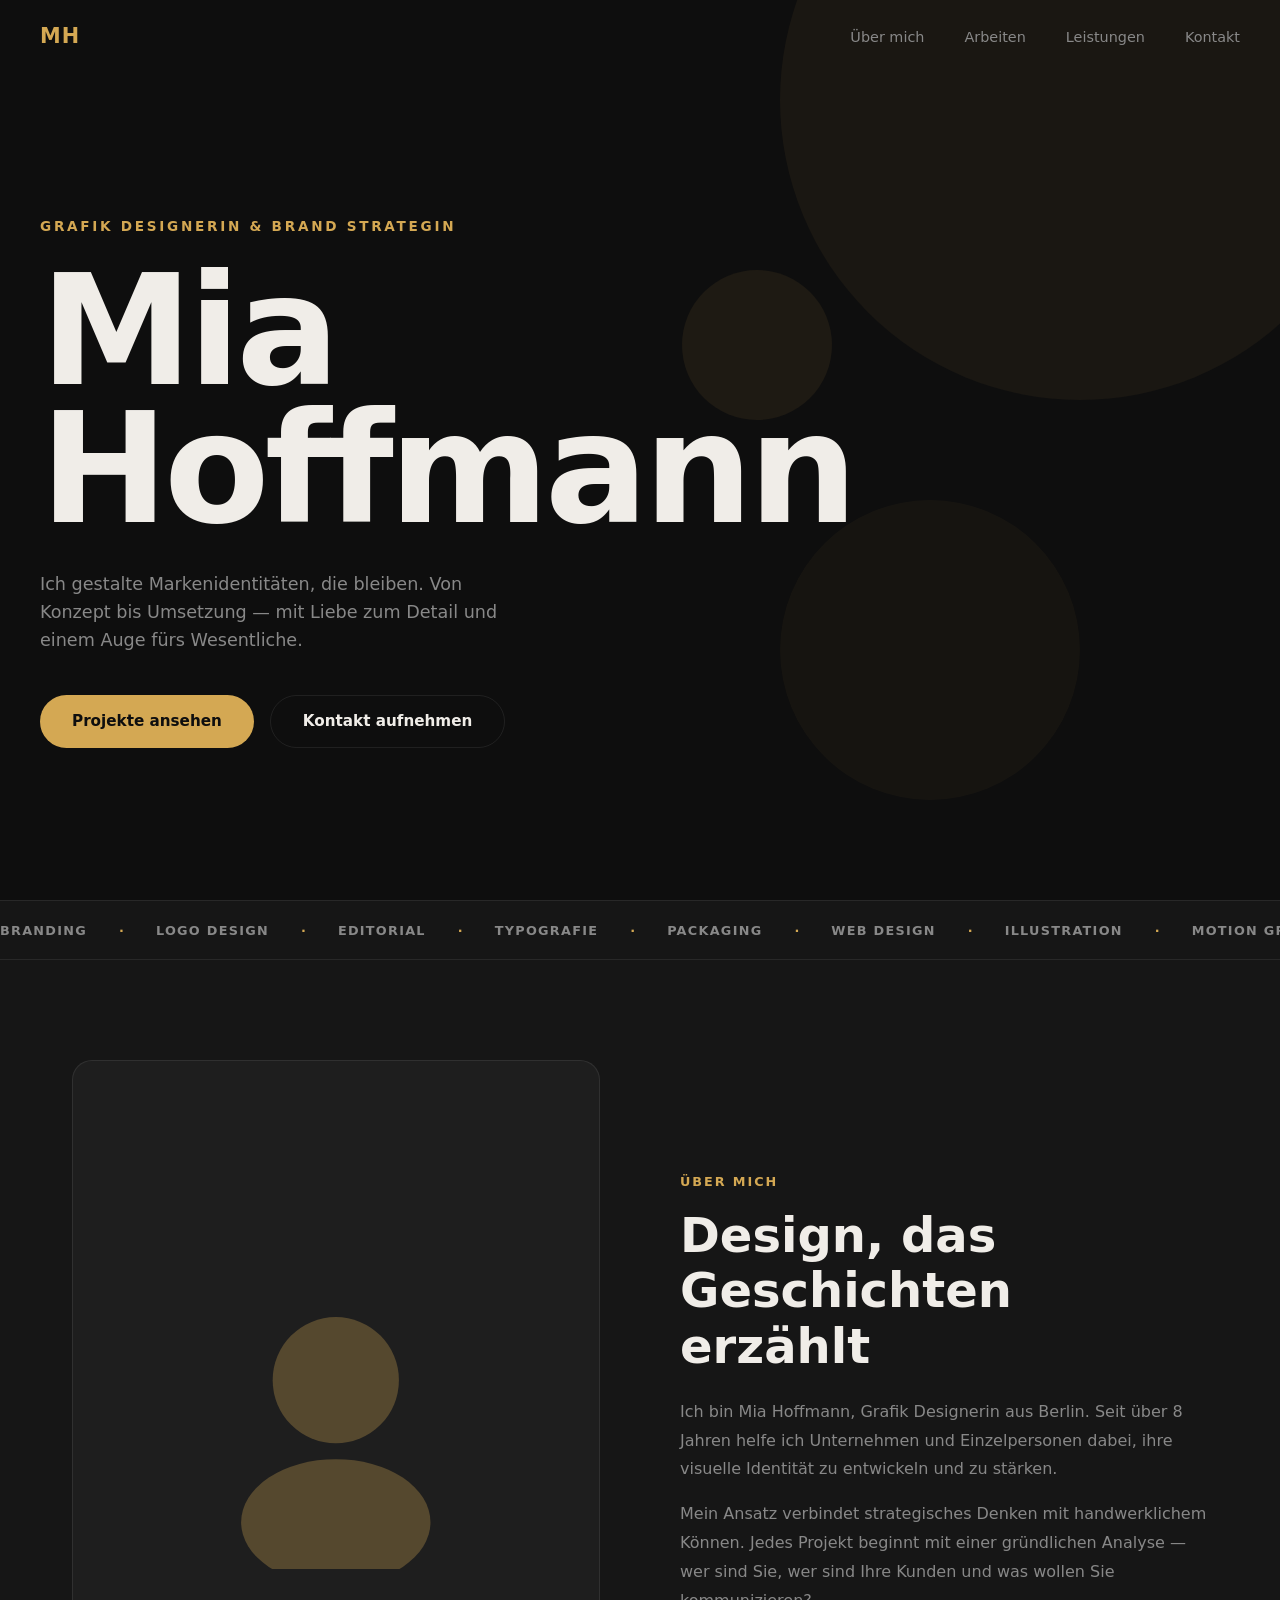
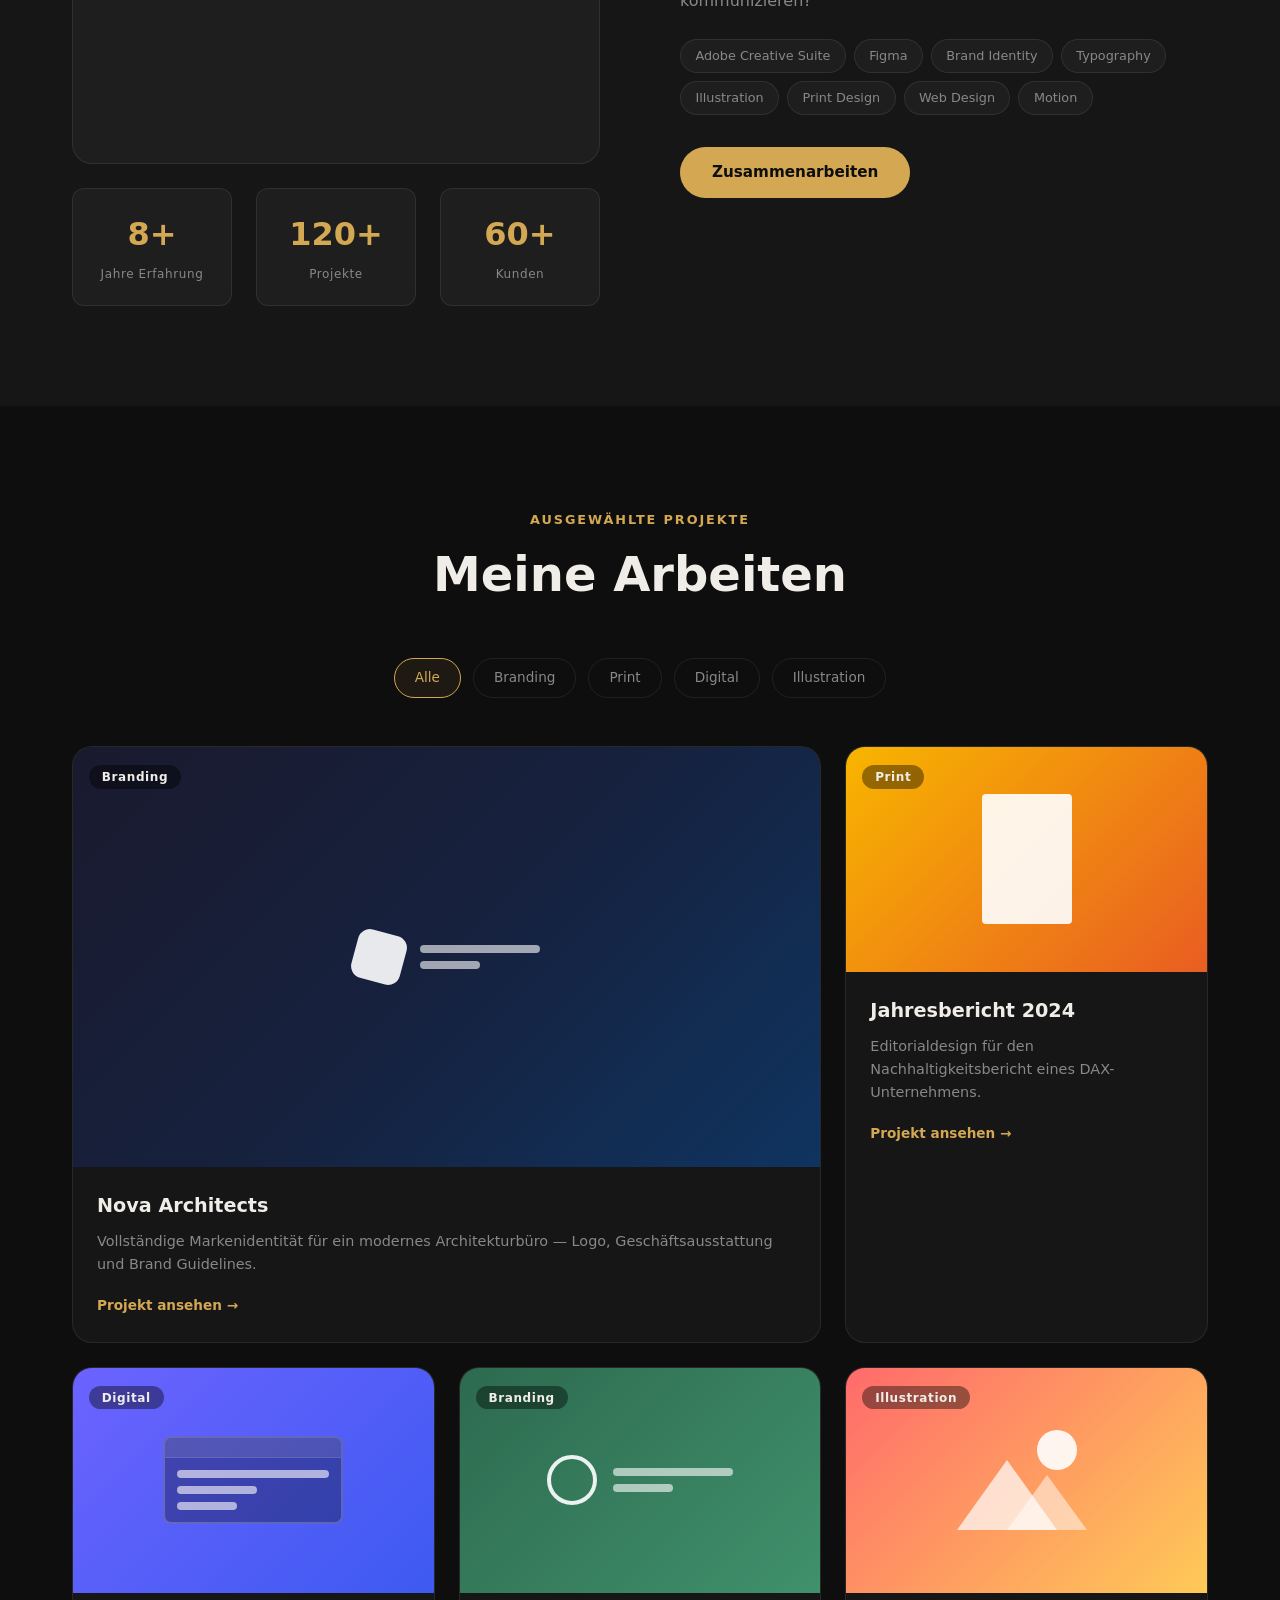
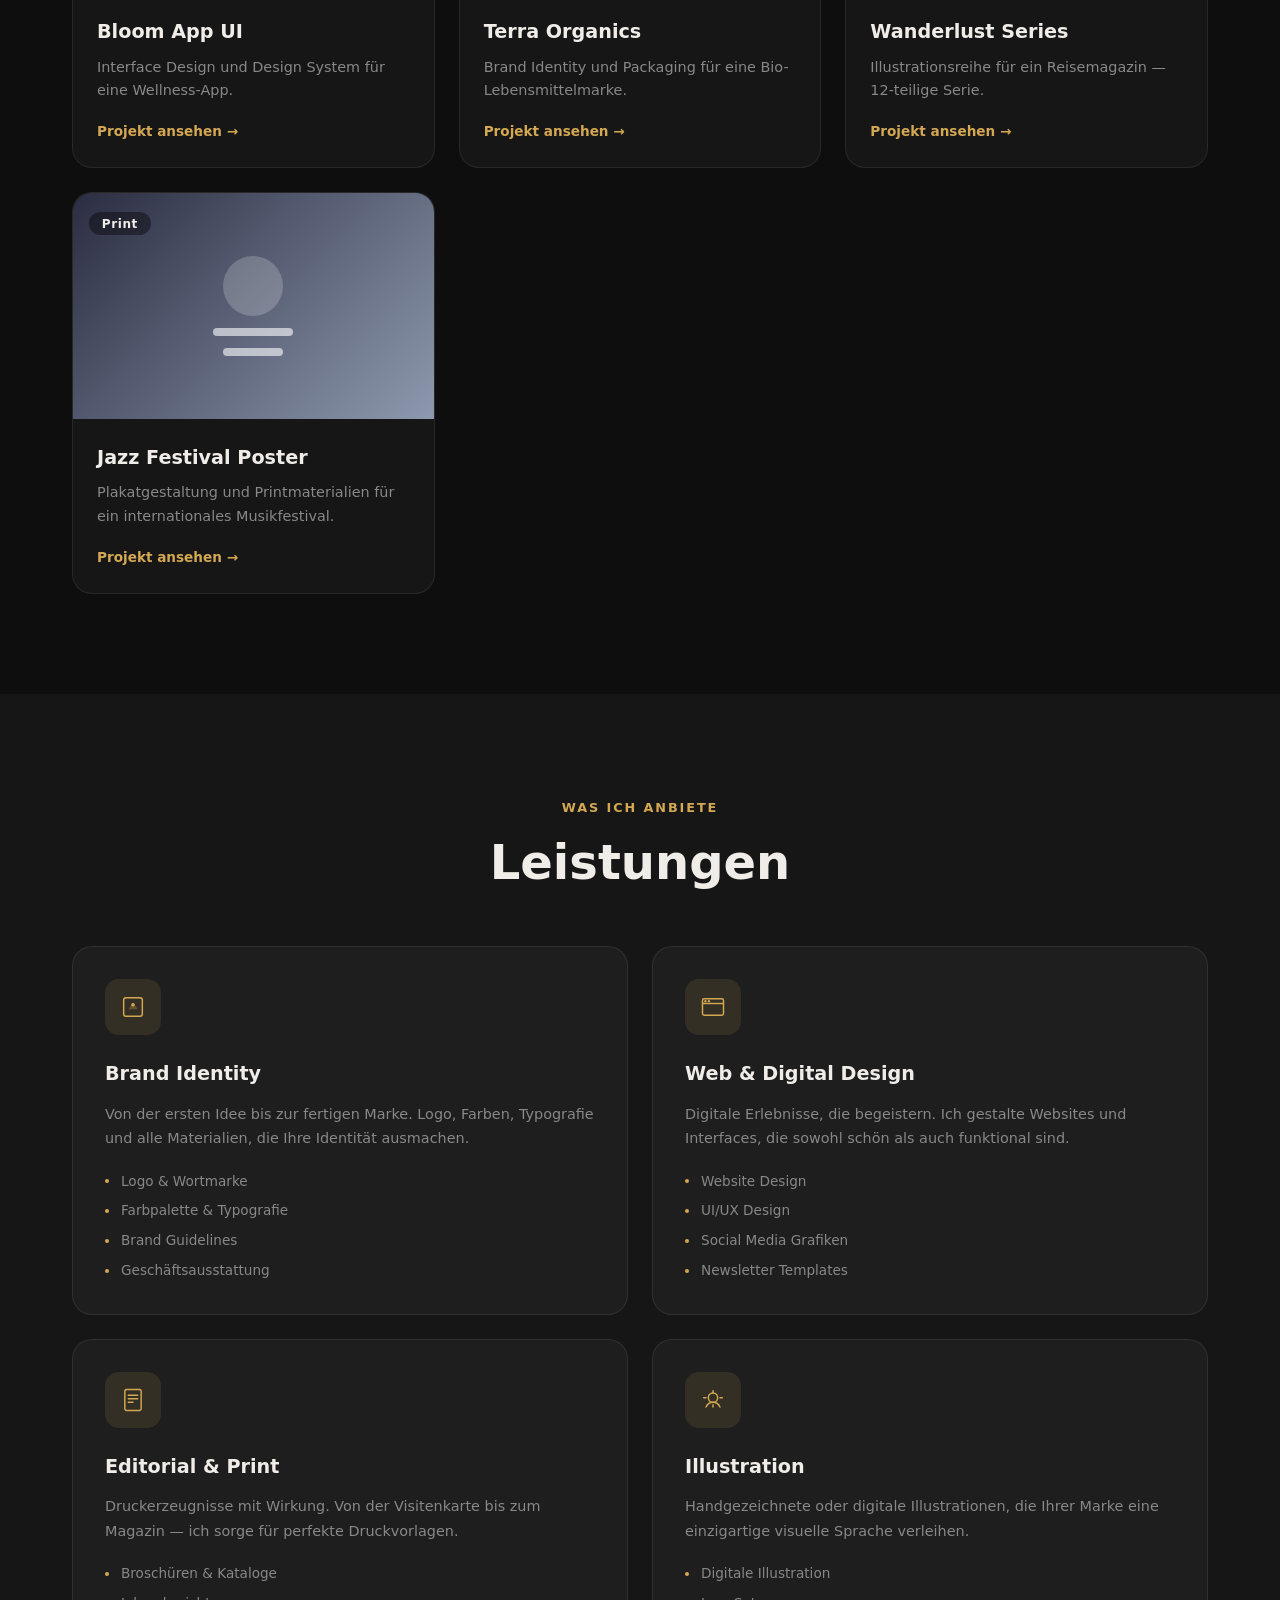
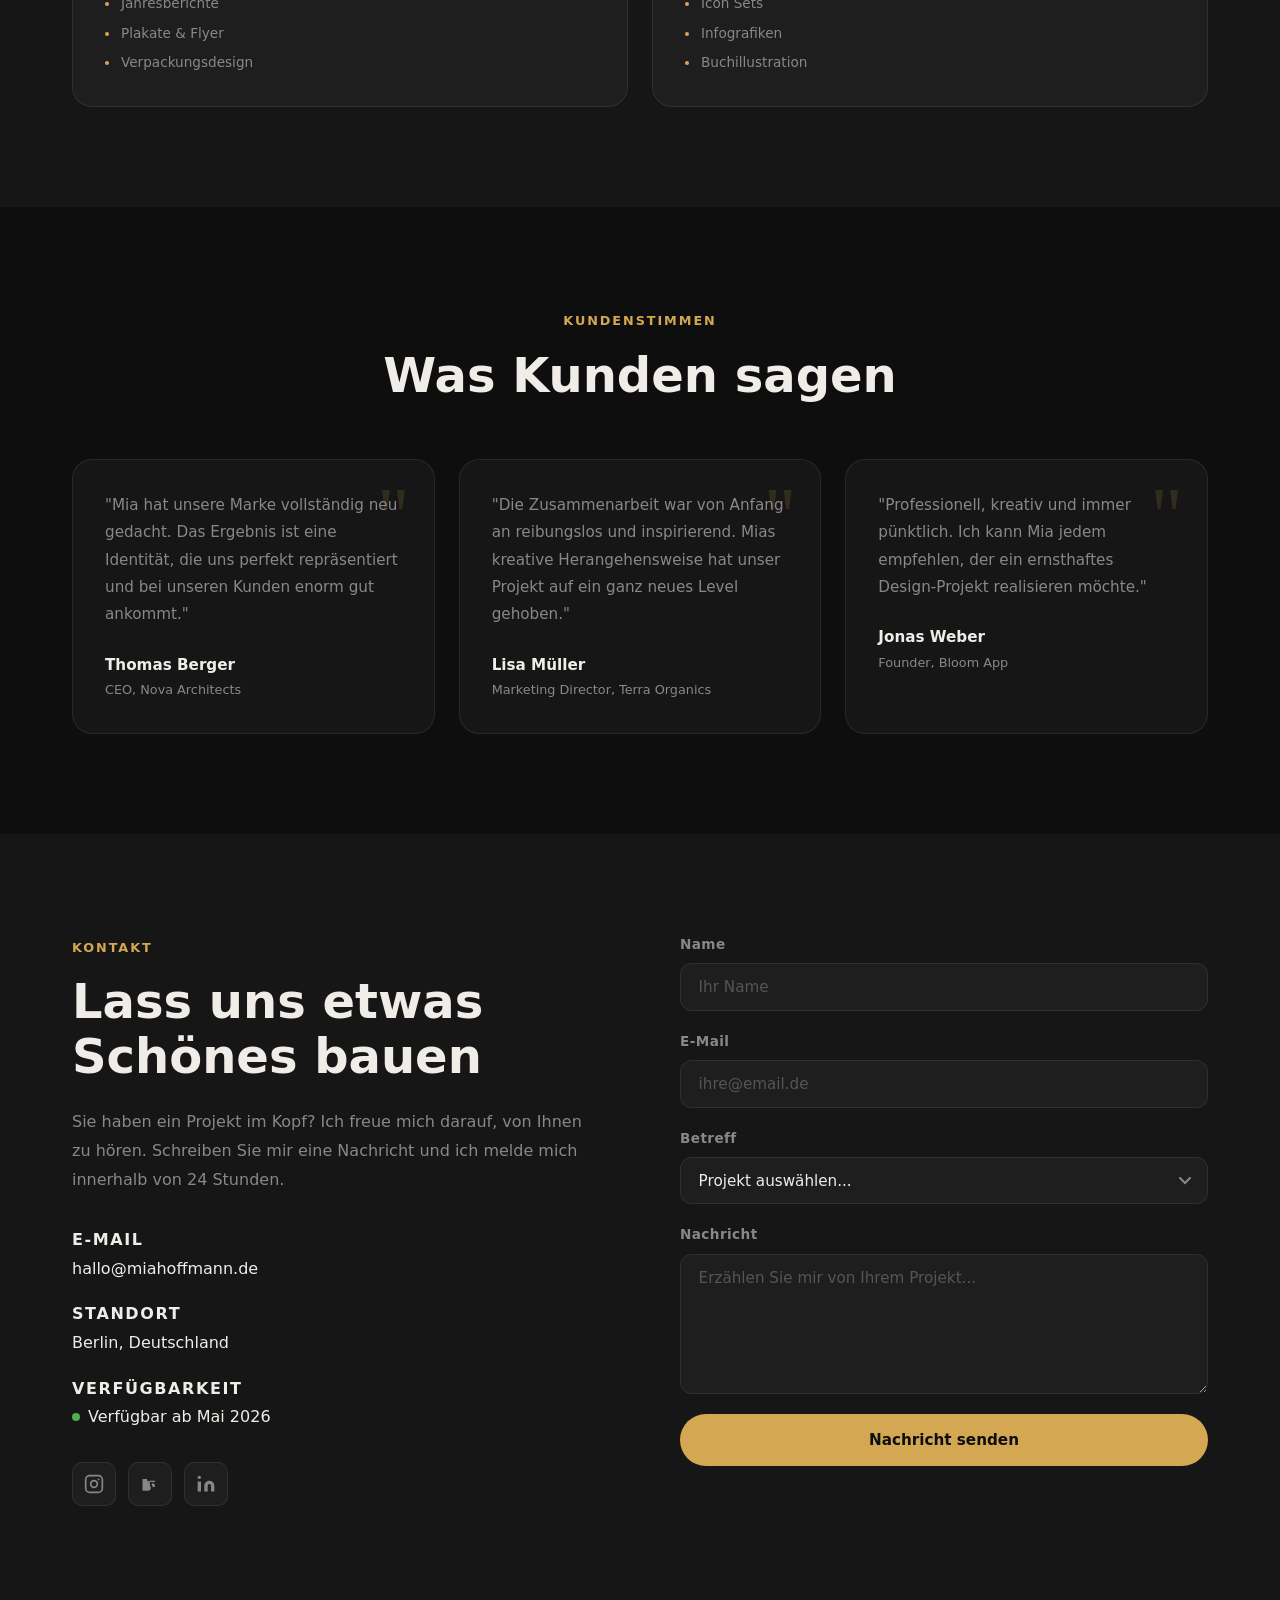
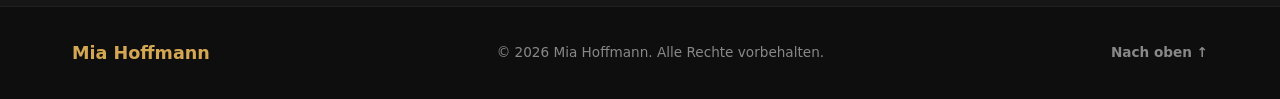
==== index.html @ 8f861c90 "Add graphic designer portfolio website Complete single-page portfolio for graphic designer Mia Hoffm" ====
<!DOCTYPE html>
<html lang="de">
<head>
  <meta charset="UTF-8" />
  <meta name="viewport" content="width=device-width, initial-scale=1.0" />
  <title>Mia Hoffmann — Grafik Design</title>
  <link rel="stylesheet" href="style.css" />
</head>
<body>

  <!-- Navigation -->
  <nav class="nav" id="nav">
    <a href="#" class="nav-logo">MH</a>
    <ul class="nav-links">
      <li><a href="#about">Über mich</a></li>
      <li><a href="#work">Arbeiten</a></li>
      <li><a href="#services">Leistungen</a></li>
      <li><a href="#contact">Kontakt</a></li>
    </ul>
    <button class="nav-toggle" id="navToggle" aria-label="Menü öffnen">
      <span></span><span></span><span></span>
    </button>
  </nav>

  <!-- Hero -->
  <section class="hero">
    <div class="hero-content">
      <p class="hero-sub">Grafik Designerin &amp; Brand Strategin</p>
      <h1 class="hero-title">Mia<br>Hoffmann</h1>
      <p class="hero-desc">Ich gestalte Markenidentitäten, die bleiben. Von Konzept bis Umsetzung — mit Liebe zum Detail und einem Auge fürs Wesentliche.</p>
      <div class="hero-actions">
        <a href="#work" class="btn btn-primary">Projekte ansehen</a>
        <a href="#contact" class="btn btn-secondary">Kontakt aufnehmen</a>
      </div>
    </div>
    <div class="hero-visual">
      <div class="hero-shape hero-shape--1"></div>
      <div class="hero-shape hero-shape--2"></div>
      <div class="hero-shape hero-shape--3"></div>
    </div>
  </section>

  <!-- Marquee -->
  <div class="marquee-wrapper">
    <div class="marquee">
      <span>Branding</span><span class="dot">·</span>
      <span>Logo Design</span><span class="dot">·</span>
      <span>Editorial</span><span class="dot">·</span>
      <span>Typografie</span><span class="dot">·</span>
      <span>Packaging</span><span class="dot">·</span>
      <span>Web Design</span><span class="dot">·</span>
      <span>Illustration</span><span class="dot">·</span>
      <span>Motion Graphics</span><span class="dot">·</span>
      <span>Branding</span><span class="dot">·</span>
      <span>Logo Design</span><span class="dot">·</span>
      <span>Editorial</span><span class="dot">·</span>
      <span>Typografie</span><span class="dot">·</span>
      <span>Packaging</span><span class="dot">·</span>
      <span>Web Design</span><span class="dot">·</span>
      <span>Illustration</span><span class="dot">·</span>
      <span>Motion Graphics</span><span class="dot">·</span>
    </div>
  </div>

  <!-- About -->
  <section class="about section" id="about">
    <div class="container">
      <div class="about-grid">
        <div class="about-image">
          <div class="about-img-placeholder">
            <div class="about-img-inner">
              <svg viewBox="0 0 200 200" fill="none" xmlns="http://www.w3.org/2000/svg">
                <circle cx="100" cy="80" r="40" fill="var(--accent)"/>
                <ellipse cx="100" cy="170" rx="60" ry="40" fill="var(--accent)"/>
              </svg>
            </div>
          </div>
          <div class="about-stats">
            <div class="stat">
              <span class="stat-num">8+</span>
              <span class="stat-label">Jahre Erfahrung</span>
            </div>
            <div class="stat">
              <span class="stat-num">120+</span>
              <span class="stat-label">Projekte</span>
            </div>
            <div class="stat">
              <span class="stat-num">60+</span>
              <span class="stat-label">Kunden</span>
            </div>
          </div>
        </div>
        <div class="about-text">
          <span class="section-label">Über mich</span>
          <h2 class="section-title">Design, das Geschichten erzählt</h2>
          <p>Ich bin Mia Hoffmann, Grafik Designerin aus Berlin. Seit über 8 Jahren helfe ich Unternehmen und Einzelpersonen dabei, ihre visuelle Identität zu entwickeln und zu stärken.</p>
          <p>Mein Ansatz verbindet strategisches Denken mit handwerklichem Können. Jedes Projekt beginnt mit einer gründlichen Analyse — wer sind Sie, wer sind Ihre Kunden und was wollen Sie kommunizieren?</p>
          <div class="skills">
            <span class="skill-tag">Adobe Creative Suite</span>
            <span class="skill-tag">Figma</span>
            <span class="skill-tag">Brand Identity</span>
            <span class="skill-tag">Typography</span>
            <span class="skill-tag">Illustration</span>
            <span class="skill-tag">Print Design</span>
            <span class="skill-tag">Web Design</span>
            <span class="skill-tag">Motion</span>
          </div>
          <a href="#contact" class="btn btn-primary">Zusammenarbeiten</a>
        </div>
      </div>
    </div>
  </section>

  <!-- Work -->
  <section class="work section" id="work">
    <div class="container">
      <div class="section-header">
        <span class="section-label">Ausgewählte Projekte</span>
        <h2 class="section-title">Meine Arbeiten</h2>
      </div>

      <div class="work-filters">
        <button class="filter-btn active" data-filter="all">Alle</button>
        <button class="filter-btn" data-filter="branding">Branding</button>
        <button class="filter-btn" data-filter="print">Print</button>
        <button class="filter-btn" data-filter="digital">Digital</button>
        <button class="filter-btn" data-filter="illustration">Illustration</button>
      </div>

      <div class="work-grid">
        <article class="work-card work-card--large" data-category="branding">
          <div class="work-card-img" style="background: linear-gradient(135deg, #1a1a2e 0%, #16213e 50%, #0f3460 100%);">
            <div class="work-card-overlay">
              <span class="work-card-tag">Branding</span>
            </div>
            <div class="work-card-mockup work-card-mockup--logo">
              <div class="mock-logo">
                <div class="mock-logo-icon"></div>
                <div class="mock-logo-text">
                  <div class="mock-bar mock-bar--lg"></div>
                  <div class="mock-bar mock-bar--sm"></div>
                </div>
              </div>
            </div>
          </div>
          <div class="work-card-info">
            <h3>Nova Architects</h3>
            <p>Vollständige Markenidentität für ein modernes Architekturbüro — Logo, Geschäftsausstattung und Brand Guidelines.</p>
            <a href="#" class="work-link">Projekt ansehen →</a>
          </div>
        </article>

        <article class="work-card" data-category="print">
          <div class="work-card-img" style="background: linear-gradient(135deg, #f8b500 0%, #e95d22 100%);">
            <div class="work-card-overlay">
              <span class="work-card-tag">Print</span>
            </div>
            <div class="work-card-mockup work-card-mockup--book">
              <div class="mock-book">
                <div class="mock-book-page"></div>
                <div class="mock-book-page mock-book-page--2"></div>
              </div>
            </div>
          </div>
          <div class="work-card-info">
            <h3>Jahresbericht 2024</h3>
            <p>Editorialdesign für den Nachhaltigkeitsbericht eines DAX-Unternehmens.</p>
            <a href="#" class="work-link">Projekt ansehen →</a>
          </div>
        </article>

        <article class="work-card" data-category="digital">
          <div class="work-card-img" style="background: linear-gradient(135deg, #6c63ff 0%, #3d5af1 100%);">
            <div class="work-card-overlay">
              <span class="work-card-tag">Digital</span>
            </div>
            <div class="work-card-mockup work-card-mockup--screen">
              <div class="mock-screen">
                <div class="mock-screen-bar"></div>
                <div class="mock-screen-content">
                  <div class="mock-bar mock-bar--full"></div>
                  <div class="mock-bar mock-bar--med"></div>
                  <div class="mock-bar mock-bar--sm"></div>
                </div>
              </div>
            </div>
          </div>
          <div class="work-card-info">
            <h3>Bloom App UI</h3>
            <p>Interface Design und Design System für eine Wellness-App.</p>
            <a href="#" class="work-link">Projekt ansehen →</a>
          </div>
        </article>

        <article class="work-card" data-category="branding">
          <div class="work-card-img" style="background: linear-gradient(135deg, #2d6a4f 0%, #40916c 100%);">
            <div class="work-card-overlay">
              <span class="work-card-tag">Branding</span>
            </div>
            <div class="work-card-mockup work-card-mockup--logo">
              <div class="mock-logo mock-logo--alt">
                <div class="mock-logo-circle"></div>
                <div class="mock-logo-text">
                  <div class="mock-bar mock-bar--lg"></div>
                  <div class="mock-bar mock-bar--sm"></div>
                </div>
              </div>
            </div>
          </div>
          <div class="work-card-info">
            <h3>Terra Organics</h3>
            <p>Brand Identity und Packaging für eine Bio-Lebensmittelmarke.</p>
            <a href="#" class="work-link">Projekt ansehen →</a>
          </div>
        </article>

        <article class="work-card" data-category="illustration">
          <div class="work-card-img" style="background: linear-gradient(135deg, #ff6b6b 0%, #feca57 100%);">
            <div class="work-card-overlay">
              <span class="work-card-tag">Illustration</span>
            </div>
            <div class="work-card-mockup work-card-mockup--illo">
              <div class="mock-illo">
                <div class="mock-illo-sun"></div>
                <div class="mock-illo-mountain mock-illo-mountain--1"></div>
                <div class="mock-illo-mountain mock-illo-mountain--2"></div>
              </div>
            </div>
          </div>
          <div class="work-card-info">
            <h3>Wanderlust Series</h3>
            <p>Illustrationsreihe für ein Reisemagazin — 12-teilige Serie.</p>
            <a href="#" class="work-link">Projekt ansehen →</a>
          </div>
        </article>

        <article class="work-card" data-category="print">
          <div class="work-card-img" style="background: linear-gradient(135deg, #2b2d42 0%, #8d99ae 100%);">
            <div class="work-card-overlay">
              <span class="work-card-tag">Print</span>
            </div>
            <div class="work-card-mockup work-card-mockup--poster">
              <div class="mock-poster">
                <div class="mock-poster-head"></div>
                <div class="mock-bar mock-bar--med"></div>
                <div class="mock-bar mock-bar--sm"></div>
              </div>
            </div>
          </div>
          <div class="work-card-info">
            <h3>Jazz Festival Poster</h3>
            <p>Plakatgestaltung und Printmaterialien für ein internationales Musikfestival.</p>
            <a href="#" class="work-link">Projekt ansehen →</a>
          </div>
        </article>
      </div>
    </div>
  </section>

  <!-- Services -->
  <section class="services section" id="services">
    <div class="container">
      <div class="section-header">
        <span class="section-label">Was ich anbiete</span>
        <h2 class="section-title">Leistungen</h2>
      </div>
      <div class="services-grid">
        <div class="service-card">
          <div class="service-icon">
            <svg viewBox="0 0 48 48" fill="none" xmlns="http://www.w3.org/2000/svg">
              <rect x="8" y="8" width="32" height="32" rx="4" stroke="currentColor" stroke-width="2.5"/>
              <path d="M24 16L32 28H16L24 16Z" fill="currentColor" opacity="0.3"/>
              <circle cx="24" cy="20" r="3" fill="currentColor"/>
            </svg>
          </div>
          <h3>Brand Identity</h3>
          <p>Von der ersten Idee bis zur fertigen Marke. Logo, Farben, Typografie und alle Materialien, die Ihre Identität ausmachen.</p>
          <ul class="service-list">
            <li>Logo &amp; Wortmarke</li>
            <li>Farbpalette &amp; Typografie</li>
            <li>Brand Guidelines</li>
            <li>Geschäftsausstattung</li>
          </ul>
        </div>
        <div class="service-card">
          <div class="service-icon">
            <svg viewBox="0 0 48 48" fill="none" xmlns="http://www.w3.org/2000/svg">
              <rect x="6" y="10" width="36" height="28" rx="3" stroke="currentColor" stroke-width="2.5"/>
              <path d="M6 18H42" stroke="currentColor" stroke-width="2.5"/>
              <circle cx="11" cy="14" r="2" fill="currentColor"/>
              <circle cx="17" cy="14" r="2" fill="currentColor"/>
            </svg>
          </div>
          <h3>Web &amp; Digital Design</h3>
          <p>Digitale Erlebnisse, die begeistern. Ich gestalte Websites und Interfaces, die sowohl schön als auch funktional sind.</p>
          <ul class="service-list">
            <li>Website Design</li>
            <li>UI/UX Design</li>
            <li>Social Media Grafiken</li>
            <li>Newsletter Templates</li>
          </ul>
        </div>
        <div class="service-card">
          <div class="service-icon">
            <svg viewBox="0 0 48 48" fill="none" xmlns="http://www.w3.org/2000/svg">
              <rect x="10" y="6" width="28" height="36" rx="3" stroke="currentColor" stroke-width="2.5"/>
              <path d="M16 16H32M16 22H32M16 28H24" stroke="currentColor" stroke-width="2.5" stroke-linecap="round"/>
            </svg>
          </div>
          <h3>Editorial &amp; Print</h3>
          <p>Druckerzeugnisse mit Wirkung. Von der Visitenkarte bis zum Magazin — ich sorge für perfekte Druckvorlagen.</p>
          <ul class="service-list">
            <li>Broschüren &amp; Kataloge</li>
            <li>Jahresberichte</li>
            <li>Plakate &amp; Flyer</li>
            <li>Verpackungsdesign</li>
          </ul>
        </div>
        <div class="service-card">
          <div class="service-icon">
            <svg viewBox="0 0 48 48" fill="none" xmlns="http://www.w3.org/2000/svg">
              <path d="M12 36C12 36 16 28 24 28C32 28 36 36 36 36" stroke="currentColor" stroke-width="2.5" stroke-linecap="round"/>
              <circle cx="24" cy="20" r="8" stroke="currentColor" stroke-width="2.5"/>
              <path d="M24 12V8M24 32V36M12 20H8M40 20H36" stroke="currentColor" stroke-width="2.5" stroke-linecap="round"/>
            </svg>
          </div>
          <h3>Illustration</h3>
          <p>Handgezeichnete oder digitale Illustrationen, die Ihrer Marke eine einzigartige visuelle Sprache verleihen.</p>
          <ul class="service-list">
            <li>Digitale Illustration</li>
            <li>Icon Sets</li>
            <li>Infografiken</li>
            <li>Buchillustration</li>
          </ul>
        </div>
      </div>
    </div>
  </section>

  <!-- Testimonials -->
  <section class="testimonials section">
    <div class="container">
      <div class="section-header">
        <span class="section-label">Kundenstimmen</span>
        <h2 class="section-title">Was Kunden sagen</h2>
      </div>
      <div class="testimonials-grid">
        <blockquote class="testimonial">
          <p>"Mia hat unsere Marke vollständig neu gedacht. Das Ergebnis ist eine Identität, die uns perfekt repräsentiert und bei unseren Kunden enorm gut ankommt."</p>
          <cite>
            <strong>Thomas Berger</strong>
            <span>CEO, Nova Architects</span>
          </cite>
        </blockquote>
        <blockquote class="testimonial">
          <p>"Die Zusammenarbeit war von Anfang an reibungslos und inspirierend. Mias kreative Herangehensweise hat unser Projekt auf ein ganz neues Level gehoben."</p>
          <cite>
            <strong>Lisa Müller</strong>
            <span>Marketing Director, Terra Organics</span>
          </cite>
        </blockquote>
        <blockquote class="testimonial">
          <p>"Professionell, kreativ und immer pünktlich. Ich kann Mia jedem empfehlen, der ein ernsthaftes Design-Projekt realisieren möchte."</p>
          <cite>
            <strong>Jonas Weber</strong>
            <span>Founder, Bloom App</span>
          </cite>
        </blockquote>
      </div>
    </div>
  </section>

  <!-- Contact -->
  <section class="contact section" id="contact">
    <div class="container">
      <div class="contact-grid">
        <div class="contact-info">
          <span class="section-label">Kontakt</span>
          <h2 class="section-title">Lass uns etwas<br>Schönes bauen</h2>
          <p>Sie haben ein Projekt im Kopf? Ich freue mich darauf, von Ihnen zu hören. Schreiben Sie mir eine Nachricht und ich melde mich innerhalb von 24 Stunden.</p>
          <div class="contact-details">
            <div class="contact-detail">
              <span class="contact-detail-label">E-Mail</span>
              <a href="mailto:hallo@miahoffmann.de">hallo@miahoffmann.de</a>
            </div>
            <div class="contact-detail">
              <span class="contact-detail-label">Standort</span>
              <span>Berlin, Deutschland</span>
            </div>
            <div class="contact-detail">
              <span class="contact-detail-label">Verfügbarkeit</span>
              <span class="availability">Verfügbar ab Mai 2026</span>
            </div>
          </div>
          <div class="social-links">
            <a href="#" class="social-link" aria-label="Instagram">
              <svg viewBox="0 0 24 24" fill="none" stroke="currentColor" stroke-width="2" xmlns="http://www.w3.org/2000/svg">
                <rect x="2" y="2" width="20" height="20" rx="5"/>
                <circle cx="12" cy="12" r="4"/>
                <circle cx="17.5" cy="6.5" r="1" fill="currentColor" stroke="none"/>
              </svg>
            </a>
            <a href="#" class="social-link" aria-label="Behance">
              <svg viewBox="0 0 24 24" fill="currentColor" xmlns="http://www.w3.org/2000/svg">
                <path d="M9.5 8H5v2.5h4.5a1.25 1.25 0 0 0 0-2.5zm.5 4H5V15h5a1.5 1.5 0 0 0 0-3zm4.5-1a3.5 3.5 0 0 1 3.5 3.5H15a1.5 1.5 0 0 0 3 0h-3.5A3.5 3.5 0 0 1 14.5 11zM8.5 6H3v14h6.5A3.5 3.5 0 0 0 13 16.5a3 3 0 0 0-1.2-2.4A2.5 2.5 0 0 0 12 12a3 3 0 0 0-3.5-3zM18 8h-7v1.5h7V8z"/>
              </svg>
            </a>
            <a href="#" class="social-link" aria-label="LinkedIn">
              <svg viewBox="0 0 24 24" fill="currentColor" xmlns="http://www.w3.org/2000/svg">
                <path d="M16 8a6 6 0 0 1 6 6v7h-4v-7a2 2 0 0 0-2-2 2 2 0 0 0-2 2v7h-4v-7a6 6 0 0 1 6-6zM2 9h4v12H2z"/>
                <circle cx="4" cy="4" r="2"/>
              </svg>
            </a>
          </div>
        </div>
        <form class="contact-form" id="contactForm">
          <div class="form-group">
            <label for="name">Name</label>
            <input type="text" id="name" name="name" placeholder="Ihr Name" required />
          </div>
          <div class="form-group">
            <label for="email">E-Mail</label>
            <input type="email" id="email" name="email" placeholder="ihre@email.de" required />
          </div>
          <div class="form-group">
            <label for="subject">Betreff</label>
            <select id="subject" name="subject">
              <option value="">Projekt auswählen...</option>
              <option value="branding">Brand Identity</option>
              <option value="web">Web &amp; Digital</option>
              <option value="print">Editorial &amp; Print</option>
              <option value="illustration">Illustration</option>
              <option value="other">Sonstiges</option>
            </select>
          </div>
          <div class="form-group">
            <label for="message">Nachricht</label>
            <textarea id="message" name="message" rows="5" placeholder="Erzählen Sie mir von Ihrem Projekt..." required></textarea>
          </div>
          <button type="submit" class="btn btn-primary btn-full">Nachricht senden</button>
        </form>
      </div>
    </div>
  </section>

  <!-- Footer -->
  <footer class="footer">
    <div class="container">
      <div class="footer-content">
        <span class="footer-logo">Mia Hoffmann</span>
        <p class="footer-copy">&copy; 2026 Mia Hoffmann. Alle Rechte vorbehalten.</p>
        <a href="#" class="footer-back-top" id="backTop">Nach oben ↑</a>
      </div>
    </div>
  </footer>

  <script src="script.js"></script>
</body>
</html>
---- style.css ----
/* ============================================
   RESET & VARIABLES
   ============================================ */
*, *::before, *::after {
  box-sizing: border-box;
  margin: 0;
  padding: 0;
}

:root {
  --bg: #0e0e0e;
  --bg-2: #161616;
  --bg-3: #1e1e1e;
  --text: #f0ede8;
  --text-muted: #888;
  --accent: #d4a853;
  --accent-light: #e8c47a;
  --border: rgba(255,255,255,0.08);
  --radius: 12px;
  --radius-lg: 20px;
  --transition: 0.3s cubic-bezier(0.4, 0, 0.2, 1);
  --font-sans: 'Segoe UI', system-ui, -apple-system, sans-serif;
  --max-width: 1200px;
}

html {
  scroll-behavior: smooth;
}

body {
  font-family: var(--font-sans);
  background-color: var(--bg);
  color: var(--text);
  line-height: 1.6;
  overflow-x: hidden;
}

img { max-width: 100%; display: block; }
a { text-decoration: none; color: inherit; }
ul { list-style: none; }
button { cursor: pointer; border: none; background: none; font: inherit; }

/* ============================================
   UTILITIES
   ============================================ */
.container {
  max-width: var(--max-width);
  margin: 0 auto;
  padding: 0 2rem;
}

.section {
  padding: 100px 0;
}

.section-label {
  display: inline-block;
  font-size: 0.8rem;
  font-weight: 600;
  letter-spacing: 0.15em;
  text-transform: uppercase;
  color: var(--accent);
  margin-bottom: 1rem;
}

.section-title {
  font-size: clamp(2rem, 4vw, 3rem);
  font-weight: 700;
  line-height: 1.15;
  margin-bottom: 1.5rem;
}

.section-header {
  text-align: center;
  margin-bottom: 3.5rem;
}

/* ============================================
   BUTTONS
   ============================================ */
.btn {
  display: inline-flex;
  align-items: center;
  gap: 0.5rem;
  padding: 0.85rem 2rem;
  border-radius: 100px;
  font-size: 0.95rem;
  font-weight: 600;
  transition: var(--transition);
}

.btn-primary {
  background: var(--accent);
  color: #0e0e0e;
}

.btn-primary:hover {
  background: var(--accent-light);
  transform: translateY(-2px);
  box-shadow: 0 8px 30px rgba(212, 168, 83, 0.35);
}

.btn-secondary {
  border: 1.5px solid var(--border);
  color: var(--text);
}

.btn-secondary:hover {
  border-color: var(--accent);
  color: var(--accent);
  transform: translateY(-2px);
}

.btn-full {
  width: 100%;
  justify-content: center;
}

/* ============================================
   NAVIGATION
   ============================================ */
.nav {
  position: fixed;
  top: 0;
  left: 0;
  right: 0;
  z-index: 100;
  display: flex;
  align-items: center;
  justify-content: space-between;
  padding: 1.25rem 2.5rem;
  transition: var(--transition);
}

.nav.scrolled {
  background: rgba(14,14,14,0.9);
  backdrop-filter: blur(20px);
  -webkit-backdrop-filter: blur(20px);
  border-bottom: 1px solid var(--border);
  padding: 1rem 2.5rem;
}

.nav-logo {
  font-size: 1.3rem;
  font-weight: 800;
  letter-spacing: 0.05em;
  color: var(--accent);
}

.nav-links {
  display: flex;
  gap: 2.5rem;
}

.nav-links a {
  font-size: 0.9rem;
  font-weight: 500;
  color: var(--text-muted);
  transition: color var(--transition);
}

.nav-links a:hover {
  color: var(--text);
}

.nav-toggle {
  display: none;
  flex-direction: column;
  gap: 5px;
  padding: 4px;
}

.nav-toggle span {
  display: block;
  width: 24px;
  height: 2px;
  background: var(--text);
  border-radius: 2px;
  transition: var(--transition);
}

/* ============================================
   HERO
   ============================================ */
.hero {
  min-height: 100vh;
  display: flex;
  align-items: center;
  position: relative;
  overflow: hidden;
  padding: 8rem 2rem 4rem;
}

.hero-content {
  position: relative;
  z-index: 2;
  max-width: var(--max-width);
  margin: 0 auto;
  width: 100%;
}

.hero-sub {
  font-size: 0.85rem;
  font-weight: 600;
  letter-spacing: 0.2em;
  text-transform: uppercase;
  color: var(--accent);
  margin-bottom: 1.5rem;
  opacity: 0;
  animation: fadeUp 0.8s 0.2s forwards;
}

.hero-title {
  font-size: clamp(4rem, 12vw, 10rem);
  font-weight: 900;
  line-height: 0.9;
  letter-spacing: -0.03em;
  margin-bottom: 2rem;
  opacity: 0;
  animation: fadeUp 0.8s 0.4s forwards;
}

.hero-desc {
  max-width: 480px;
  font-size: 1.1rem;
  color: var(--text-muted);
  margin-bottom: 2.5rem;
  opacity: 0;
  animation: fadeUp 0.8s 0.6s forwards;
}

.hero-actions {
  display: flex;
  gap: 1rem;
  flex-wrap: wrap;
  opacity: 0;
  animation: fadeUp 0.8s 0.8s forwards;
}

/* Hero shapes */
.hero-visual {
  position: absolute;
  inset: 0;
  pointer-events: none;
}

.hero-shape {
  position: absolute;
  border-radius: 50%;
  opacity: 0.06;
}

.hero-shape--1 {
  width: 600px;
  height: 600px;
  background: var(--accent);
  top: -200px;
  right: -100px;
  animation: float 8s ease-in-out infinite;
}

.hero-shape--2 {
  width: 300px;
  height: 300px;
  background: var(--accent);
  bottom: 100px;
  right: 200px;
  opacity: 0.04;
  animation: float 6s ease-in-out infinite 1s;
}

.hero-shape--3 {
  width: 150px;
  height: 150px;
  background: var(--accent);
  top: 30%;
  right: 35%;
  opacity: 0.08;
  animation: float 10s ease-in-out infinite 2s;
}

/* ============================================
   MARQUEE
   ============================================ */
.marquee-wrapper {
  overflow: hidden;
  background: var(--bg-2);
  border-top: 1px solid var(--border);
  border-bottom: 1px solid var(--border);
  padding: 1rem 0;
}

.marquee {
  display: inline-flex;
  gap: 2rem;
  animation: marquee 30s linear infinite;
  white-space: nowrap;
}

.marquee span {
  font-size: 0.8rem;
  font-weight: 600;
  letter-spacing: 0.1em;
  text-transform: uppercase;
  color: var(--text-muted);
}

.marquee .dot {
  color: var(--accent);
  font-weight: 800;
  letter-spacing: 0;
}

/* ============================================
   ABOUT
   ============================================ */
.about {
  background: var(--bg-2);
}

.about-grid {
  display: grid;
  grid-template-columns: 1fr 1fr;
  gap: 5rem;
  align-items: center;
}

.about-img-placeholder {
  aspect-ratio: 3/4;
  background: var(--bg-3);
  border-radius: var(--radius-lg);
  overflow: hidden;
  position: relative;
  border: 1px solid var(--border);
}

.about-img-inner {
  width: 100%;
  height: 100%;
  display: flex;
  align-items: center;
  justify-content: center;
}

.about-img-inner svg {
  width: 60%;
  opacity: 0.3;
}

.about-stats {
  display: flex;
  gap: 1.5rem;
  margin-top: 1.5rem;
}

.stat {
  flex: 1;
  background: var(--bg-3);
  border: 1px solid var(--border);
  border-radius: var(--radius);
  padding: 1.25rem;
  text-align: center;
}

.stat-num {
  display: block;
  font-size: 2rem;
  font-weight: 800;
  color: var(--accent);
}

.stat-label {
  font-size: 0.75rem;
  color: var(--text-muted);
  letter-spacing: 0.05em;
}

.about-text p {
  color: var(--text-muted);
  margin-bottom: 1rem;
  line-height: 1.8;
}

.skills {
  display: flex;
  flex-wrap: wrap;
  gap: 0.5rem;
  margin: 1.5rem 0 2rem;
}

.skill-tag {
  padding: 0.35rem 0.9rem;
  background: var(--bg-3);
  border: 1px solid var(--border);
  border-radius: 100px;
  font-size: 0.8rem;
  color: var(--text-muted);
  transition: var(--transition);
}

.skill-tag:hover {
  border-color: var(--accent);
  color: var(--accent);
}

/* ============================================
   WORK
   ============================================ */
.work-filters {
  display: flex;
  gap: 0.75rem;
  justify-content: center;
  margin-bottom: 3rem;
  flex-wrap: wrap;
}

.filter-btn {
  padding: 0.5rem 1.25rem;
  border-radius: 100px;
  font-size: 0.85rem;
  font-weight: 500;
  color: var(--text-muted);
  border: 1.5px solid var(--border);
  transition: var(--transition);
}

.filter-btn:hover,
.filter-btn.active {
  color: var(--accent);
  border-color: var(--accent);
  background: rgba(212, 168, 83, 0.08);
}

.work-grid {
  display: grid;
  grid-template-columns: repeat(3, 1fr);
  gap: 1.5rem;
}

.work-card--large {
  grid-column: span 2;
}

.work-card {
  background: var(--bg-2);
  border-radius: var(--radius-lg);
  overflow: hidden;
  border: 1px solid var(--border);
  transition: var(--transition);
}

.work-card:hover {
  transform: translateY(-6px);
  border-color: rgba(212, 168, 83, 0.3);
  box-shadow: 0 20px 60px rgba(0,0,0,0.4);
}

.work-card-img {
  position: relative;
  aspect-ratio: 16/10;
  overflow: hidden;
  display: flex;
  align-items: center;
  justify-content: center;
}

.work-card--large .work-card-img {
  aspect-ratio: 16/9;
}

.work-card-overlay {
  position: absolute;
  top: 1rem;
  left: 1rem;
}

.work-card-tag {
  padding: 0.3rem 0.8rem;
  background: rgba(0,0,0,0.4);
  backdrop-filter: blur(10px);
  border-radius: 100px;
  font-size: 0.75rem;
  font-weight: 600;
  color: var(--text);
  letter-spacing: 0.05em;
}

.work-card-info {
  padding: 1.5rem;
}

.work-card-info h3 {
  font-size: 1.2rem;
  font-weight: 700;
  margin-bottom: 0.5rem;
}

.work-card-info p {
  font-size: 0.9rem;
  color: var(--text-muted);
  margin-bottom: 1rem;
  line-height: 1.6;
}

.work-link {
  font-size: 0.85rem;
  font-weight: 600;
  color: var(--accent);
  transition: gap var(--transition);
}

.work-link:hover {
  opacity: 0.8;
}

/* --- Mockup styles --- */
.work-card-mockup {
  width: 100%;
  height: 100%;
  display: flex;
  align-items: center;
  justify-content: center;
  padding: 2rem;
}

.mock-logo {
  display: flex;
  align-items: center;
  gap: 1rem;
}

.mock-logo-icon {
  width: 50px;
  height: 50px;
  background: rgba(255,255,255,0.9);
  border-radius: 12px;
  transform: rotate(15deg);
}

.mock-logo-circle {
  width: 50px;
  height: 50px;
  border: 4px solid rgba(255,255,255,0.9);
  border-radius: 50%;
}

.mock-logo-text { display: flex; flex-direction: column; gap: 8px; }

.mock-bar {
  background: rgba(255,255,255,0.6);
  border-radius: 4px;
  height: 8px;
}

.mock-bar--lg { width: 120px; }
.mock-bar--med { width: 80px; }
.mock-bar--sm { width: 60px; }
.mock-bar--full { width: 100%; }

.mock-book {
  position: relative;
  width: 100px;
  height: 140px;
}

.mock-book-page {
  position: absolute;
  width: 90px;
  height: 130px;
  background: rgba(255,255,255,0.9);
  border-radius: 4px;
  top: 5px;
  left: 5px;
}

.mock-book-page--2 {
  background: rgba(255,255,255,0.6);
  top: 0;
  left: 0;
  z-index: -1;
}

.mock-screen {
  width: 180px;
  background: rgba(0,0,0,0.3);
  border-radius: 8px;
  overflow: hidden;
  border: 2px solid rgba(255,255,255,0.2);
}

.mock-screen-bar {
  height: 20px;
  background: rgba(255,255,255,0.1);
  border-bottom: 1px solid rgba(255,255,255,0.1);
}

.mock-screen-content {
  padding: 12px;
  display: flex;
  flex-direction: column;
  gap: 8px;
}

.mock-poster {
  display: flex;
  flex-direction: column;
  align-items: center;
  gap: 12px;
}

.mock-poster-head {
  width: 60px;
  height: 60px;
  background: rgba(255,255,255,0.2);
  border-radius: 50%;
}

.mock-illo {
  position: relative;
  width: 140px;
  height: 100px;
}

.mock-illo-sun {
  position: absolute;
  width: 40px;
  height: 40px;
  background: rgba(255,255,255,0.9);
  border-radius: 50%;
  top: 0;
  right: 20px;
}

.mock-illo-mountain {
  position: absolute;
  bottom: 0;
  width: 0;
  height: 0;
}

.mock-illo-mountain--1 {
  border-left: 50px solid transparent;
  border-right: 50px solid transparent;
  border-bottom: 70px solid rgba(255,255,255,0.7);
  left: 0;
}

.mock-illo-mountain--2 {
  border-left: 40px solid transparent;
  border-right: 40px solid transparent;
  border-bottom: 55px solid rgba(255,255,255,0.5);
  right: 10px;
}

/* ============================================
   SERVICES
   ============================================ */
.services {
  background: var(--bg-2);
}

.services-grid {
  display: grid;
  grid-template-columns: repeat(2, 1fr);
  gap: 1.5rem;
}

.service-card {
  background: var(--bg-3);
  border: 1px solid var(--border);
  border-radius: var(--radius-lg);
  padding: 2rem;
  transition: var(--transition);
}

.service-card:hover {
  border-color: rgba(212, 168, 83, 0.3);
  transform: translateY(-4px);
  box-shadow: 0 16px 40px rgba(0,0,0,0.3);
}

.service-icon {
  width: 56px;
  height: 56px;
  background: rgba(212, 168, 83, 0.12);
  border-radius: 14px;
  display: flex;
  align-items: center;
  justify-content: center;
  margin-bottom: 1.5rem;
  color: var(--accent);
}

.service-icon svg {
  width: 28px;
  height: 28px;
}

.service-card h3 {
  font-size: 1.2rem;
  font-weight: 700;
  margin-bottom: 0.75rem;
}

.service-card > p {
  font-size: 0.9rem;
  color: var(--text-muted);
  margin-bottom: 1.25rem;
  line-height: 1.7;
}

.service-list {
  display: flex;
  flex-direction: column;
  gap: 0.5rem;
}

.service-list li {
  font-size: 0.85rem;
  color: var(--text-muted);
  padding-left: 1rem;
  position: relative;
}

.service-list li::before {
  content: '';
  position: absolute;
  left: 0;
  top: 50%;
  transform: translateY(-50%);
  width: 4px;
  height: 4px;
  background: var(--accent);
  border-radius: 50%;
}

/* ============================================
   TESTIMONIALS
   ============================================ */
.testimonials-grid {
  display: grid;
  grid-template-columns: repeat(3, 1fr);
  gap: 1.5rem;
}

.testimonial {
  background: var(--bg-2);
  border: 1px solid var(--border);
  border-radius: var(--radius-lg);
  padding: 2rem;
  position: relative;
}

.testimonial::before {
  content: '"';
  position: absolute;
  top: 1rem;
  right: 1.5rem;
  font-size: 5rem;
  color: var(--accent);
  opacity: 0.15;
  font-family: Georgia, serif;
  line-height: 1;
}

.testimonial p {
  font-size: 0.95rem;
  color: var(--text-muted);
  line-height: 1.8;
  margin-bottom: 1.5rem;
}

.testimonial cite {
  font-style: normal;
  display: flex;
  flex-direction: column;
  gap: 0.2rem;
}

.testimonial cite strong {
  font-weight: 700;
  font-size: 0.95rem;
}

.testimonial cite span {
  font-size: 0.8rem;
  color: var(--text-muted);
}

/* ============================================
   CONTACT
   ============================================ */
.contact {
  background: var(--bg-2);
}

.contact-grid {
  display: grid;
  grid-template-columns: 1fr 1fr;
  gap: 5rem;
  align-items: start;
}

.contact-info p {
  color: var(--text-muted);
  margin-bottom: 2rem;
  line-height: 1.8;
}

.contact-details {
  display: flex;
  flex-direction: column;
  gap: 1.25rem;
  margin-bottom: 2rem;
}

.contact-detail {
  display: flex;
  flex-direction: column;
  gap: 0.2rem;
}

.contact-detail-label {
  font-size: 0.75rem;
  font-weight: 600;
  text-transform: uppercase;
  letter-spacing: 0.1em;
  color: var(--text-muted);
}

.contact-detail a,
.contact-detail span {
  font-size: 1rem;
  color: var(--text);
  transition: color var(--transition);
}

.contact-detail a:hover {
  color: var(--accent);
}

.availability {
  display: inline-flex;
  align-items: center;
  gap: 0.5rem;
}

.availability::before {
  content: '';
  display: inline-block;
  width: 8px;
  height: 8px;
  background: #4caf50;
  border-radius: 50%;
  animation: pulse 2s infinite;
}

.social-links {
  display: flex;
  gap: 0.75rem;
}

.social-link {
  width: 44px;
  height: 44px;
  background: var(--bg-3);
  border: 1px solid var(--border);
  border-radius: 10px;
  display: flex;
  align-items: center;
  justify-content: center;
  color: var(--text-muted);
  transition: var(--transition);
}

.social-link:hover {
  border-color: var(--accent);
  color: var(--accent);
  transform: translateY(-3px);
}

.social-link svg {
  width: 20px;
  height: 20px;
}

/* Contact Form */
.contact-form {
  display: flex;
  flex-direction: column;
  gap: 1.25rem;
}

.form-group {
  display: flex;
  flex-direction: column;
  gap: 0.5rem;
}

.form-group label {
  font-size: 0.85rem;
  font-weight: 600;
  color: var(--text-muted);
  letter-spacing: 0.03em;
}

.form-group input,
.form-group select,
.form-group textarea {
  background: var(--bg-3);
  border: 1.5px solid var(--border);
  border-radius: var(--radius);
  padding: 0.85rem 1.1rem;
  font-size: 0.95rem;
  color: var(--text);
  font-family: inherit;
  transition: border-color var(--transition);
  outline: none;
  width: 100%;
  appearance: none;
  -webkit-appearance: none;
}

.form-group select {
  background-image: url("data:image/svg+xml,%3Csvg xmlns='http://www.w3.org/2000/svg' width='12' height='8' viewBox='0 0 12 8'%3E%3Cpath d='M1 1l5 5 5-5' stroke='%23888' stroke-width='2' fill='none' stroke-linecap='round'/%3E%3C/svg%3E");
  background-repeat: no-repeat;
  background-position: right 1rem center;
  padding-right: 2.5rem;
}

.form-group select option {
  background: var(--bg-3);
}

.form-group input:focus,
.form-group select:focus,
.form-group textarea:focus {
  border-color: var(--accent);
  box-shadow: 0 0 0 3px rgba(212, 168, 83, 0.1);
}

.form-group textarea {
  resize: vertical;
  min-height: 140px;
}

.form-group input::placeholder,
.form-group textarea::placeholder {
  color: #555;
}

/* ============================================
   FOOTER
   ============================================ */
.footer {
  padding: 2rem 0;
  border-top: 1px solid var(--border);
}

.footer-content {
  display: flex;
  align-items: center;
  justify-content: space-between;
  flex-wrap: wrap;
  gap: 1rem;
}

.footer-logo {
  font-size: 1.1rem;
  font-weight: 800;
  color: var(--accent);
}

.footer-copy {
  font-size: 0.85rem;
  color: var(--text-muted);
}

.footer-back-top {
  font-size: 0.85rem;
  font-weight: 600;
  color: var(--text-muted);
  transition: color var(--transition);
}

.footer-back-top:hover {
  color: var(--accent);
}

/* ============================================
   ANIMATIONS
   ============================================ */
@keyframes fadeUp {
  from { opacity: 0; transform: translateY(30px); }
  to   { opacity: 1; transform: translateY(0); }
}

@keyframes float {
  0%, 100% { transform: translateY(0); }
  50% { transform: translateY(-20px); }
}

@keyframes marquee {
  from { transform: translateX(0); }
  to   { transform: translateX(-50%); }
}

@keyframes pulse {
  0%, 100% { opacity: 1; transform: scale(1); }
  50% { opacity: 0.5; transform: scale(1.3); }
}

/* Scroll-triggered fade in */
.fade-in {
  opacity: 0;
  transform: translateY(30px);
  transition: opacity 0.7s ease, transform 0.7s ease;
}

.fade-in.visible {
  opacity: 1;
  transform: translateY(0);
}

/* Work card hidden state for filter */
.work-card.hidden {
  opacity: 0;
  transform: scale(0.95);
  pointer-events: none;
}

/* ============================================
   RESPONSIVE
   ============================================ */
@media (max-width: 900px) {
  .about-grid,
  .contact-grid {
    grid-template-columns: 1fr;
    gap: 3rem;
  }

  .work-grid {
    grid-template-columns: 1fr 1fr;
  }

  .work-card--large {
    grid-column: span 2;
  }

  .services-grid {
    grid-template-columns: 1fr;
  }

  .testimonials-grid {
    grid-template-columns: 1fr;
  }

  .nav-links {
    display: none;
    position: fixed;
    inset: 0;
    background: var(--bg);
    flex-direction: column;
    align-items: center;
    justify-content: center;
    gap: 2.5rem;
  }

  .nav-links.open {
    display: flex;
  }

  .nav-links a {
    font-size: 1.5rem;
    color: var(--text);
  }

  .nav-toggle {
    display: flex;
    position: relative;
    z-index: 200;
  }
}

@media (max-width: 600px) {
  .section { padding: 70px 0; }
  .container { padding: 0 1.25rem; }

  .hero { padding: 7rem 1.25rem 3rem; }
  .hero-actions { flex-direction: column; }

  .work-grid {
    grid-template-columns: 1fr;
  }

  .work-card--large {
    grid-column: span 1;
  }

  .about-stats { flex-direction: column; }

  .footer-content { text-align: center; flex-direction: column; }
}
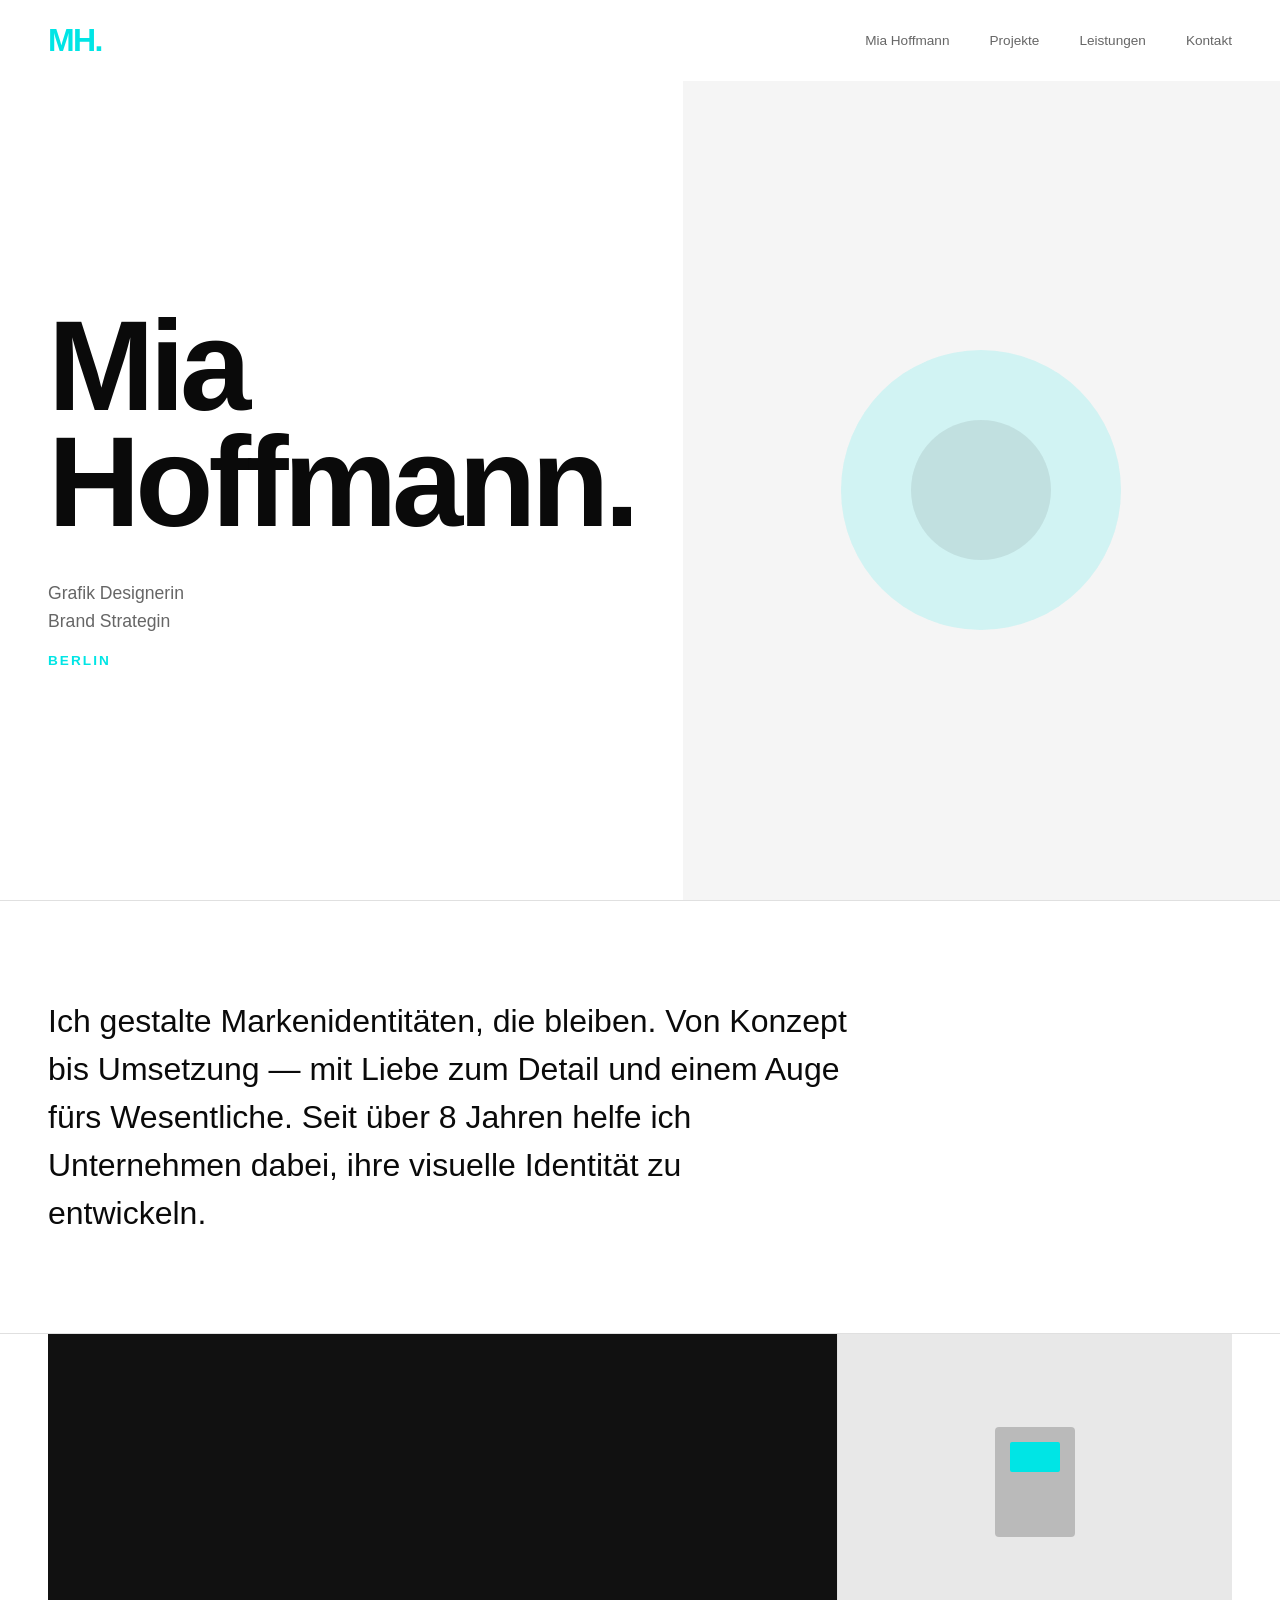
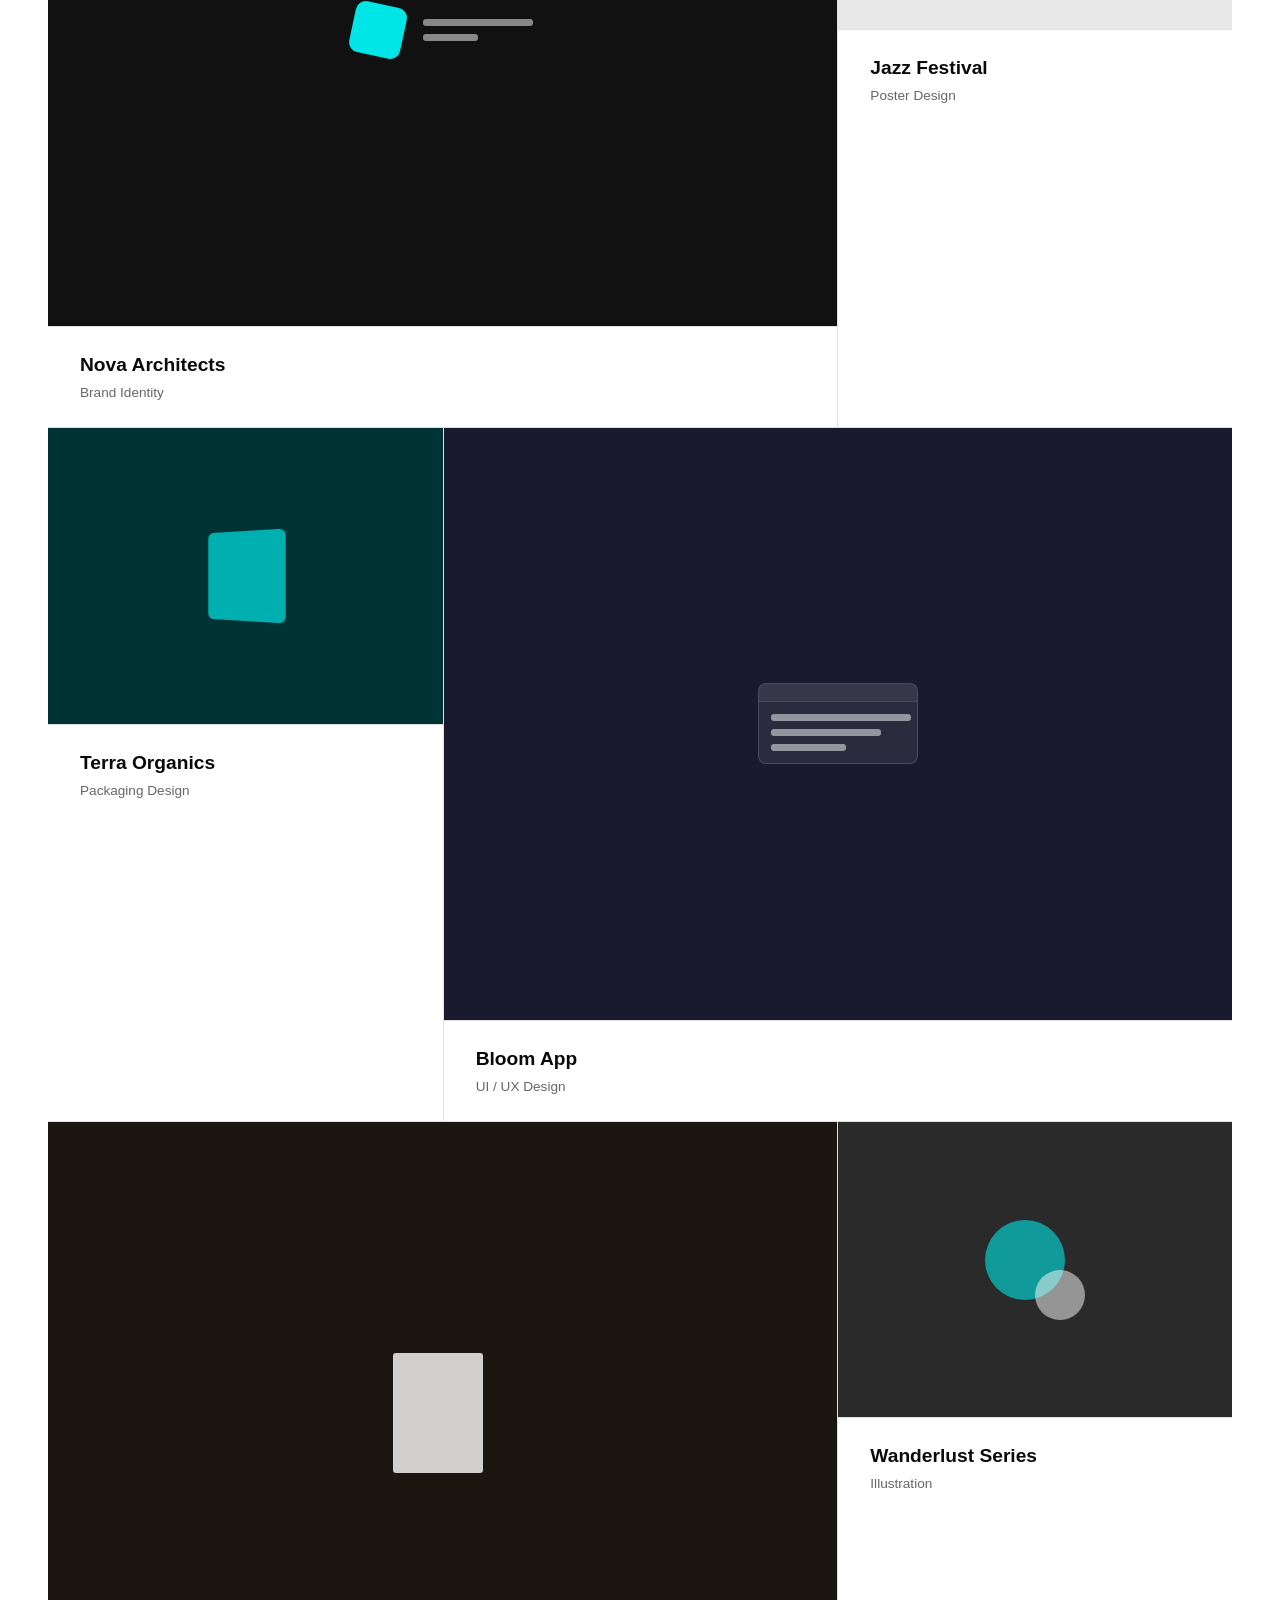
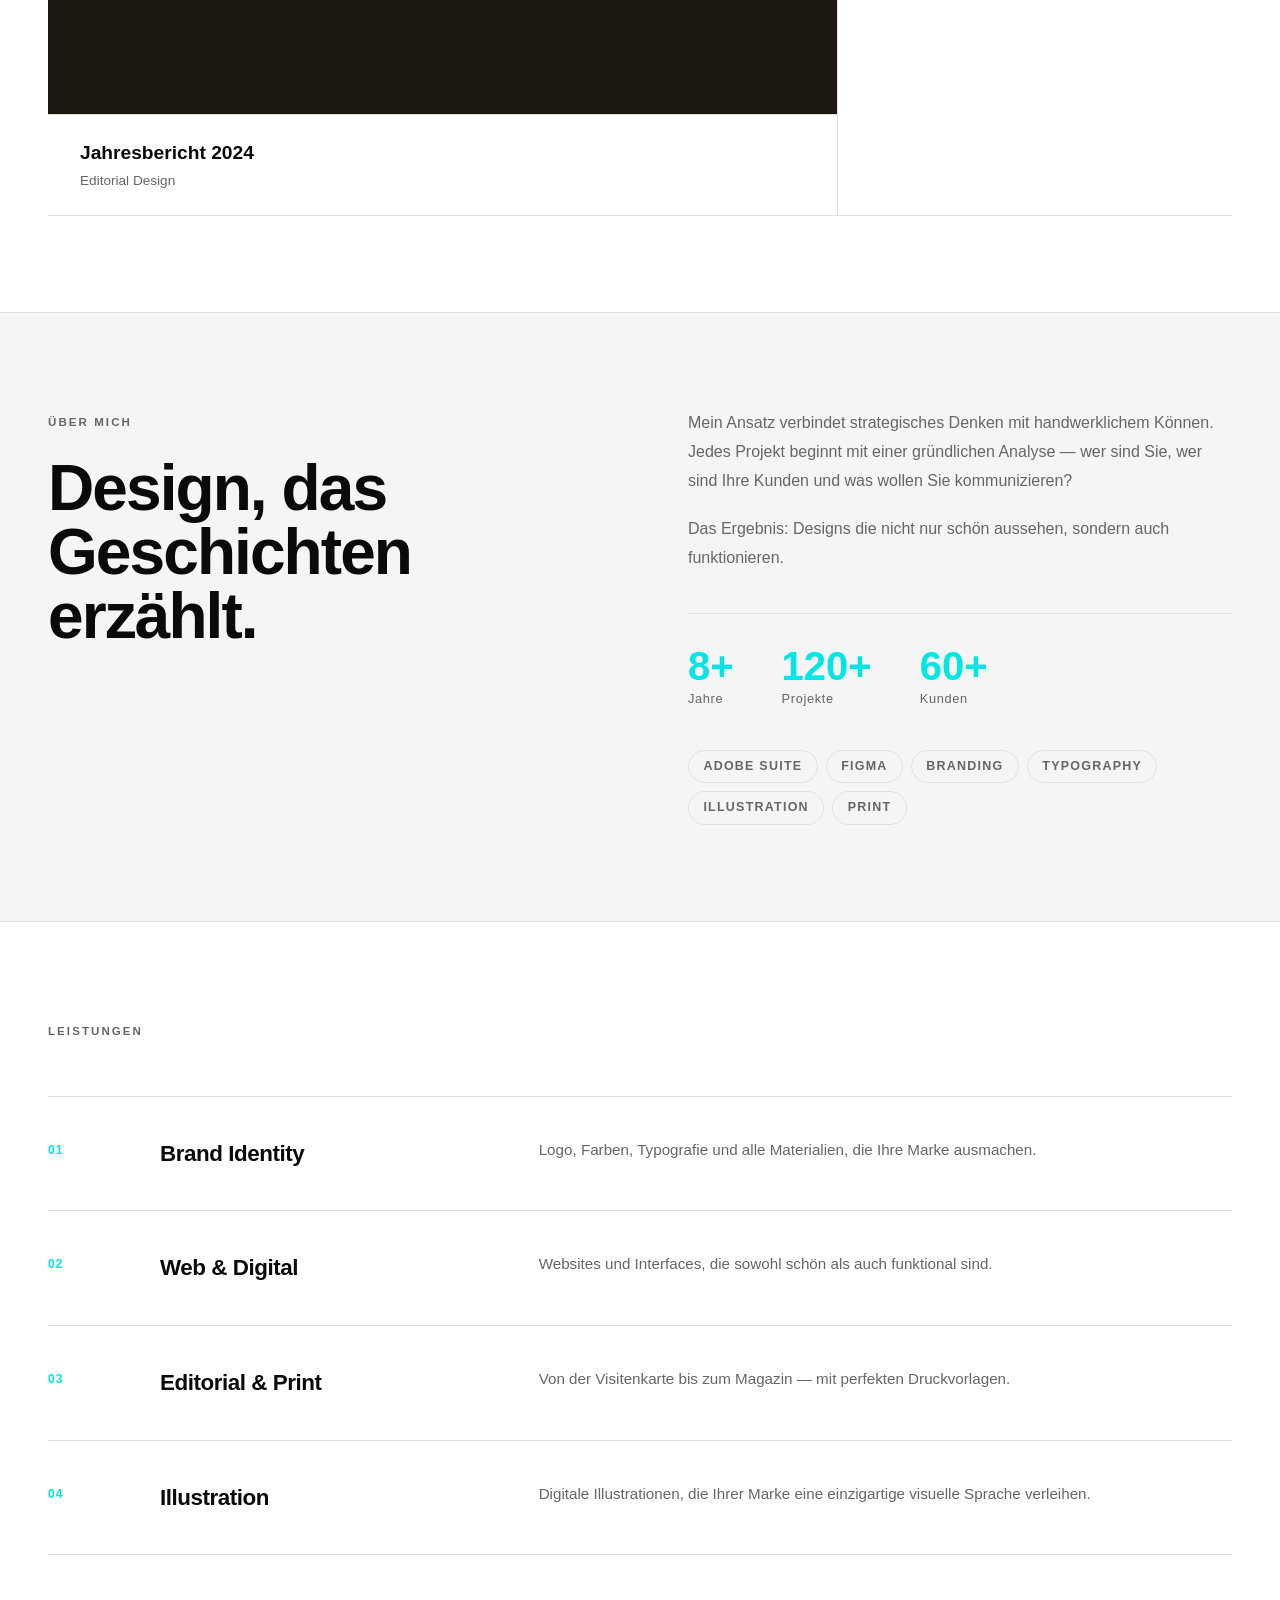
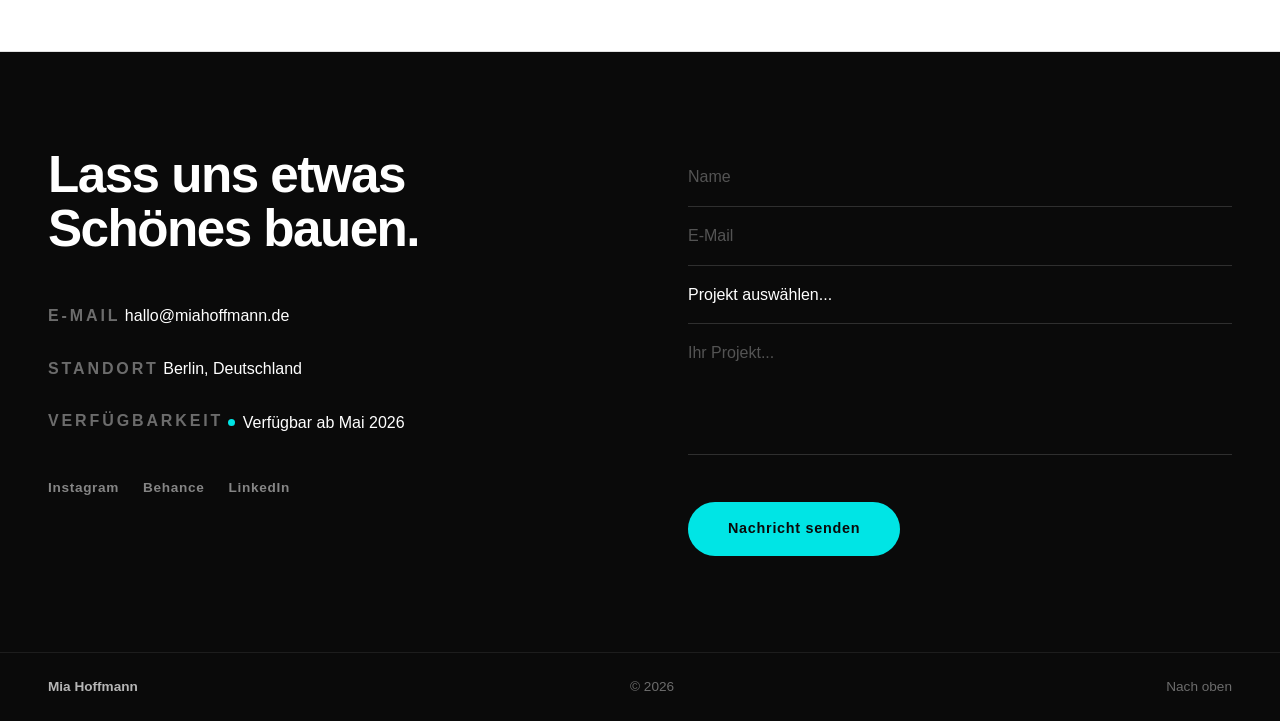
==== commit 6bf55299: "Redesign portfolio with bruce-b.com inspired aesthetic Clean white layout, cyan accent, large bold t" ====
--- a/index.html
+++ b/index.html
@@ -9,449 +9,264 @@
 <body>
 
   <!-- Navigation -->
-  <nav class="nav" id="nav">
-    <a href="#" class="nav-logo">MH</a>
+  <nav class="nav">
+    <a href="#" class="nav-logo">MH.</a>
     <ul class="nav-links">
-      <li><a href="#about">Über mich</a></li>
-      <li><a href="#work">Arbeiten</a></li>
+      <li><a href="#about">Mia Hoffmann</a></li>
+      <li><a href="#work">Projekte</a></li>
       <li><a href="#services">Leistungen</a></li>
       <li><a href="#contact">Kontakt</a></li>
     </ul>
-    <button class="nav-toggle" id="navToggle" aria-label="Menü öffnen">
-      <span></span><span></span><span></span>
+    <button class="nav-toggle" id="navToggle" aria-label="Menü">
+      <span></span><span></span>
     </button>
   </nav>
 
   <!-- Hero -->
   <section class="hero">
-    <div class="hero-content">
-      <p class="hero-sub">Grafik Designerin &amp; Brand Strategin</p>
-      <h1 class="hero-title">Mia<br>Hoffmann</h1>
-      <p class="hero-desc">Ich gestalte Markenidentitäten, die bleiben. Von Konzept bis Umsetzung — mit Liebe zum Detail und einem Auge fürs Wesentliche.</p>
-      <div class="hero-actions">
-        <a href="#work" class="btn btn-primary">Projekte ansehen</a>
-        <a href="#contact" class="btn btn-secondary">Kontakt aufnehmen</a>
-      </div>
-    </div>
-    <div class="hero-visual">
-      <div class="hero-shape hero-shape--1"></div>
-      <div class="hero-shape hero-shape--2"></div>
-      <div class="hero-shape hero-shape--3"></div>
-    </div>
-  </section>
-
-  <!-- Marquee -->
-  <div class="marquee-wrapper">
-    <div class="marquee">
-      <span>Branding</span><span class="dot">·</span>
-      <span>Logo Design</span><span class="dot">·</span>
-      <span>Editorial</span><span class="dot">·</span>
-      <span>Typografie</span><span class="dot">·</span>
-      <span>Packaging</span><span class="dot">·</span>
-      <span>Web Design</span><span class="dot">·</span>
-      <span>Illustration</span><span class="dot">·</span>
-      <span>Motion Graphics</span><span class="dot">·</span>
-      <span>Branding</span><span class="dot">·</span>
-      <span>Logo Design</span><span class="dot">·</span>
-      <span>Editorial</span><span class="dot">·</span>
-      <span>Typografie</span><span class="dot">·</span>
-      <span>Packaging</span><span class="dot">·</span>
-      <span>Web Design</span><span class="dot">·</span>
-      <span>Illustration</span><span class="dot">·</span>
-      <span>Motion Graphics</span><span class="dot">·</span>
-    </div>
-  </div>
+    <div class="hero-left">
+      <h1 class="hero-title">Mia<br>Hoffmann.</h1>
+      <p class="hero-sub">Grafik Designerin<br>Brand Strategin</p>
+      <p class="hero-location">Berlin</p>
+    </div>
+    <div class="hero-right">
+      <div class="hero-visual">
+        <div class="hero-shape-big"></div>
+        <div class="hero-shape-small"></div>
+      </div>
+    </div>
+  </section>
+
+  <!-- Intro text -->
+  <section class="intro">
+    <div class="intro-inner">
+      <p>Ich gestalte Markenidentitäten, die bleiben. Von Konzept bis Umsetzung — mit Liebe zum Detail und einem Auge fürs Wesentliche. Seit über 8 Jahren helfe ich Unternehmen dabei, ihre visuelle Identität zu entwickeln.</p>
+    </div>
+  </section>
+
+  <!-- Work -->
+  <section class="work" id="work">
+    <div class="work-inner">
+
+      <div class="work-row">
+        <div class="work-item work-item--large">
+          <div class="work-img work-img--dark">
+            <div class="mock-center">
+              <div class="mock-logo-big">
+                <div class="mock-icon-rect"></div>
+                <div class="mock-lines">
+                  <div class="mock-line mock-line--lg"></div>
+                  <div class="mock-line mock-line--sm"></div>
+                </div>
+              </div>
+            </div>
+          </div>
+          <div class="work-meta">
+            <h3>Nova Architects</h3>
+            <p>Brand Identity</p>
+          </div>
+        </div>
+        <div class="work-item work-item--small">
+          <div class="work-img work-img--light">
+            <div class="mock-center">
+              <div class="mock-poster-shape"></div>
+            </div>
+          </div>
+          <div class="work-meta">
+            <h3>Jazz Festival</h3>
+            <p>Poster Design</p>
+          </div>
+        </div>
+      </div>
+
+      <div class="work-row work-row--reverse">
+        <div class="work-item work-item--small">
+          <div class="work-img work-img--cyan">
+            <div class="mock-center">
+              <div class="mock-package"></div>
+            </div>
+          </div>
+          <div class="work-meta">
+            <h3>Terra Organics</h3>
+            <p>Packaging Design</p>
+          </div>
+        </div>
+        <div class="work-item work-item--large">
+          <div class="work-img work-img--mid">
+            <div class="mock-center">
+              <div class="mock-screen-frame">
+                <div class="mock-screen-top"></div>
+                <div class="mock-screen-body">
+                  <div class="mock-line mock-line--full"></div>
+                  <div class="mock-line mock-line--lg"></div>
+                  <div class="mock-line mock-line--med"></div>
+                </div>
+              </div>
+            </div>
+          </div>
+          <div class="work-meta">
+            <h3>Bloom App</h3>
+            <p>UI / UX Design</p>
+          </div>
+        </div>
+      </div>
+
+      <div class="work-row">
+        <div class="work-item work-item--large">
+          <div class="work-img work-img--warm">
+            <div class="mock-center">
+              <div class="mock-book-stack">
+                <div class="mock-book-item"></div>
+                <div class="mock-book-item mock-book-item--2"></div>
+                <div class="mock-book-item mock-book-item--3"></div>
+              </div>
+            </div>
+          </div>
+          <div class="work-meta">
+            <h3>Jahresbericht 2024</h3>
+            <p>Editorial Design</p>
+          </div>
+        </div>
+        <div class="work-item work-item--small">
+          <div class="work-img work-img--neutral">
+            <div class="mock-center">
+              <div class="mock-illo-simple">
+                <div class="mock-circle-big"></div>
+                <div class="mock-circle-small"></div>
+              </div>
+            </div>
+          </div>
+          <div class="work-meta">
+            <h3>Wanderlust Series</h3>
+            <p>Illustration</p>
+          </div>
+        </div>
+      </div>
+
+    </div>
+  </section>
 
   <!-- About -->
-  <section class="about section" id="about">
-    <div class="container">
-      <div class="about-grid">
-        <div class="about-image">
-          <div class="about-img-placeholder">
-            <div class="about-img-inner">
-              <svg viewBox="0 0 200 200" fill="none" xmlns="http://www.w3.org/2000/svg">
-                <circle cx="100" cy="80" r="40" fill="var(--accent)"/>
-                <ellipse cx="100" cy="170" rx="60" ry="40" fill="var(--accent)"/>
-              </svg>
-            </div>
-          </div>
-          <div class="about-stats">
-            <div class="stat">
-              <span class="stat-num">8+</span>
-              <span class="stat-label">Jahre Erfahrung</span>
-            </div>
-            <div class="stat">
-              <span class="stat-num">120+</span>
-              <span class="stat-label">Projekte</span>
-            </div>
-            <div class="stat">
-              <span class="stat-num">60+</span>
-              <span class="stat-label">Kunden</span>
-            </div>
-          </div>
-        </div>
-        <div class="about-text">
-          <span class="section-label">Über mich</span>
-          <h2 class="section-title">Design, das Geschichten erzählt</h2>
-          <p>Ich bin Mia Hoffmann, Grafik Designerin aus Berlin. Seit über 8 Jahren helfe ich Unternehmen und Einzelpersonen dabei, ihre visuelle Identität zu entwickeln und zu stärken.</p>
-          <p>Mein Ansatz verbindet strategisches Denken mit handwerklichem Können. Jedes Projekt beginnt mit einer gründlichen Analyse — wer sind Sie, wer sind Ihre Kunden und was wollen Sie kommunizieren?</p>
-          <div class="skills">
-            <span class="skill-tag">Adobe Creative Suite</span>
-            <span class="skill-tag">Figma</span>
-            <span class="skill-tag">Brand Identity</span>
-            <span class="skill-tag">Typography</span>
-            <span class="skill-tag">Illustration</span>
-            <span class="skill-tag">Print Design</span>
-            <span class="skill-tag">Web Design</span>
-            <span class="skill-tag">Motion</span>
-          </div>
-          <a href="#contact" class="btn btn-primary">Zusammenarbeiten</a>
-        </div>
-      </div>
-    </div>
-  </section>
-
-  <!-- Work -->
-  <section class="work section" id="work">
-    <div class="container">
-      <div class="section-header">
-        <span class="section-label">Ausgewählte Projekte</span>
-        <h2 class="section-title">Meine Arbeiten</h2>
-      </div>
-
-      <div class="work-filters">
-        <button class="filter-btn active" data-filter="all">Alle</button>
-        <button class="filter-btn" data-filter="branding">Branding</button>
-        <button class="filter-btn" data-filter="print">Print</button>
-        <button class="filter-btn" data-filter="digital">Digital</button>
-        <button class="filter-btn" data-filter="illustration">Illustration</button>
-      </div>
-
-      <div class="work-grid">
-        <article class="work-card work-card--large" data-category="branding">
-          <div class="work-card-img" style="background: linear-gradient(135deg, #1a1a2e 0%, #16213e 50%, #0f3460 100%);">
-            <div class="work-card-overlay">
-              <span class="work-card-tag">Branding</span>
-            </div>
-            <div class="work-card-mockup work-card-mockup--logo">
-              <div class="mock-logo">
-                <div class="mock-logo-icon"></div>
-                <div class="mock-logo-text">
-                  <div class="mock-bar mock-bar--lg"></div>
-                  <div class="mock-bar mock-bar--sm"></div>
-                </div>
-              </div>
-            </div>
-          </div>
-          <div class="work-card-info">
-            <h3>Nova Architects</h3>
-            <p>Vollständige Markenidentität für ein modernes Architekturbüro — Logo, Geschäftsausstattung und Brand Guidelines.</p>
-            <a href="#" class="work-link">Projekt ansehen →</a>
-          </div>
-        </article>
-
-        <article class="work-card" data-category="print">
-          <div class="work-card-img" style="background: linear-gradient(135deg, #f8b500 0%, #e95d22 100%);">
-            <div class="work-card-overlay">
-              <span class="work-card-tag">Print</span>
-            </div>
-            <div class="work-card-mockup work-card-mockup--book">
-              <div class="mock-book">
-                <div class="mock-book-page"></div>
-                <div class="mock-book-page mock-book-page--2"></div>
-              </div>
-            </div>
-          </div>
-          <div class="work-card-info">
-            <h3>Jahresbericht 2024</h3>
-            <p>Editorialdesign für den Nachhaltigkeitsbericht eines DAX-Unternehmens.</p>
-            <a href="#" class="work-link">Projekt ansehen →</a>
-          </div>
-        </article>
-
-        <article class="work-card" data-category="digital">
-          <div class="work-card-img" style="background: linear-gradient(135deg, #6c63ff 0%, #3d5af1 100%);">
-            <div class="work-card-overlay">
-              <span class="work-card-tag">Digital</span>
-            </div>
-            <div class="work-card-mockup work-card-mockup--screen">
-              <div class="mock-screen">
-                <div class="mock-screen-bar"></div>
-                <div class="mock-screen-content">
-                  <div class="mock-bar mock-bar--full"></div>
-                  <div class="mock-bar mock-bar--med"></div>
-                  <div class="mock-bar mock-bar--sm"></div>
-                </div>
-              </div>
-            </div>
-          </div>
-          <div class="work-card-info">
-            <h3>Bloom App UI</h3>
-            <p>Interface Design und Design System für eine Wellness-App.</p>
-            <a href="#" class="work-link">Projekt ansehen →</a>
-          </div>
-        </article>
-
-        <article class="work-card" data-category="branding">
-          <div class="work-card-img" style="background: linear-gradient(135deg, #2d6a4f 0%, #40916c 100%);">
-            <div class="work-card-overlay">
-              <span class="work-card-tag">Branding</span>
-            </div>
-            <div class="work-card-mockup work-card-mockup--logo">
-              <div class="mock-logo mock-logo--alt">
-                <div class="mock-logo-circle"></div>
-                <div class="mock-logo-text">
-                  <div class="mock-bar mock-bar--lg"></div>
-                  <div class="mock-bar mock-bar--sm"></div>
-                </div>
-              </div>
-            </div>
-          </div>
-          <div class="work-card-info">
-            <h3>Terra Organics</h3>
-            <p>Brand Identity und Packaging für eine Bio-Lebensmittelmarke.</p>
-            <a href="#" class="work-link">Projekt ansehen →</a>
-          </div>
-        </article>
-
-        <article class="work-card" data-category="illustration">
-          <div class="work-card-img" style="background: linear-gradient(135deg, #ff6b6b 0%, #feca57 100%);">
-            <div class="work-card-overlay">
-              <span class="work-card-tag">Illustration</span>
-            </div>
-            <div class="work-card-mockup work-card-mockup--illo">
-              <div class="mock-illo">
-                <div class="mock-illo-sun"></div>
-                <div class="mock-illo-mountain mock-illo-mountain--1"></div>
-                <div class="mock-illo-mountain mock-illo-mountain--2"></div>
-              </div>
-            </div>
-          </div>
-          <div class="work-card-info">
-            <h3>Wanderlust Series</h3>
-            <p>Illustrationsreihe für ein Reisemagazin — 12-teilige Serie.</p>
-            <a href="#" class="work-link">Projekt ansehen →</a>
-          </div>
-        </article>
-
-        <article class="work-card" data-category="print">
-          <div class="work-card-img" style="background: linear-gradient(135deg, #2b2d42 0%, #8d99ae 100%);">
-            <div class="work-card-overlay">
-              <span class="work-card-tag">Print</span>
-            </div>
-            <div class="work-card-mockup work-card-mockup--poster">
-              <div class="mock-poster">
-                <div class="mock-poster-head"></div>
-                <div class="mock-bar mock-bar--med"></div>
-                <div class="mock-bar mock-bar--sm"></div>
-              </div>
-            </div>
-          </div>
-          <div class="work-card-info">
-            <h3>Jazz Festival Poster</h3>
-            <p>Plakatgestaltung und Printmaterialien für ein internationales Musikfestival.</p>
-            <a href="#" class="work-link">Projekt ansehen →</a>
-          </div>
-        </article>
+  <section class="about" id="about">
+    <div class="about-inner">
+      <div class="about-left">
+        <span class="label">Über mich</span>
+        <h2>Design, das<br>Geschichten<br>erzählt.</h2>
+      </div>
+      <div class="about-right">
+        <p>Mein Ansatz verbindet strategisches Denken mit handwerklichem Können. Jedes Projekt beginnt mit einer gründlichen Analyse — wer sind Sie, wer sind Ihre Kunden und was wollen Sie kommunizieren?</p>
+        <p>Das Ergebnis: Designs die nicht nur schön aussehen, sondern auch funktionieren.</p>
+        <div class="about-stats">
+          <div class="stat">
+            <span class="stat-n">8+</span>
+            <span class="stat-l">Jahre</span>
+          </div>
+          <div class="stat">
+            <span class="stat-n">120+</span>
+            <span class="stat-l">Projekte</span>
+          </div>
+          <div class="stat">
+            <span class="stat-n">60+</span>
+            <span class="stat-l">Kunden</span>
+          </div>
+        </div>
+        <div class="skills">
+          <span>Adobe Suite</span>
+          <span>Figma</span>
+          <span>Branding</span>
+          <span>Typography</span>
+          <span>Illustration</span>
+          <span>Print</span>
+        </div>
       </div>
     </div>
   </section>
 
   <!-- Services -->
-  <section class="services section" id="services">
-    <div class="container">
-      <div class="section-header">
-        <span class="section-label">Was ich anbiete</span>
-        <h2 class="section-title">Leistungen</h2>
-      </div>
-      <div class="services-grid">
-        <div class="service-card">
-          <div class="service-icon">
-            <svg viewBox="0 0 48 48" fill="none" xmlns="http://www.w3.org/2000/svg">
-              <rect x="8" y="8" width="32" height="32" rx="4" stroke="currentColor" stroke-width="2.5"/>
-              <path d="M24 16L32 28H16L24 16Z" fill="currentColor" opacity="0.3"/>
-              <circle cx="24" cy="20" r="3" fill="currentColor"/>
-            </svg>
-          </div>
+  <section class="services" id="services">
+    <div class="services-inner">
+      <div class="services-header">
+        <span class="label">Leistungen</span>
+      </div>
+      <div class="services-list">
+        <div class="service-row">
+          <span class="service-num">01</span>
           <h3>Brand Identity</h3>
-          <p>Von der ersten Idee bis zur fertigen Marke. Logo, Farben, Typografie und alle Materialien, die Ihre Identität ausmachen.</p>
-          <ul class="service-list">
-            <li>Logo &amp; Wortmarke</li>
-            <li>Farbpalette &amp; Typografie</li>
-            <li>Brand Guidelines</li>
-            <li>Geschäftsausstattung</li>
-          </ul>
-        </div>
-        <div class="service-card">
-          <div class="service-icon">
-            <svg viewBox="0 0 48 48" fill="none" xmlns="http://www.w3.org/2000/svg">
-              <rect x="6" y="10" width="36" height="28" rx="3" stroke="currentColor" stroke-width="2.5"/>
-              <path d="M6 18H42" stroke="currentColor" stroke-width="2.5"/>
-              <circle cx="11" cy="14" r="2" fill="currentColor"/>
-              <circle cx="17" cy="14" r="2" fill="currentColor"/>
-            </svg>
-          </div>
-          <h3>Web &amp; Digital Design</h3>
-          <p>Digitale Erlebnisse, die begeistern. Ich gestalte Websites und Interfaces, die sowohl schön als auch funktional sind.</p>
-          <ul class="service-list">
-            <li>Website Design</li>
-            <li>UI/UX Design</li>
-            <li>Social Media Grafiken</li>
-            <li>Newsletter Templates</li>
-          </ul>
-        </div>
-        <div class="service-card">
-          <div class="service-icon">
-            <svg viewBox="0 0 48 48" fill="none" xmlns="http://www.w3.org/2000/svg">
-              <rect x="10" y="6" width="28" height="36" rx="3" stroke="currentColor" stroke-width="2.5"/>
-              <path d="M16 16H32M16 22H32M16 28H24" stroke="currentColor" stroke-width="2.5" stroke-linecap="round"/>
-            </svg>
-          </div>
+          <p>Logo, Farben, Typografie und alle Materialien, die Ihre Marke ausmachen.</p>
+        </div>
+        <div class="service-row">
+          <span class="service-num">02</span>
+          <h3>Web &amp; Digital</h3>
+          <p>Websites und Interfaces, die sowohl schön als auch funktional sind.</p>
+        </div>
+        <div class="service-row">
+          <span class="service-num">03</span>
           <h3>Editorial &amp; Print</h3>
-          <p>Druckerzeugnisse mit Wirkung. Von der Visitenkarte bis zum Magazin — ich sorge für perfekte Druckvorlagen.</p>
-          <ul class="service-list">
-            <li>Broschüren &amp; Kataloge</li>
-            <li>Jahresberichte</li>
-            <li>Plakate &amp; Flyer</li>
-            <li>Verpackungsdesign</li>
-          </ul>
-        </div>
-        <div class="service-card">
-          <div class="service-icon">
-            <svg viewBox="0 0 48 48" fill="none" xmlns="http://www.w3.org/2000/svg">
-              <path d="M12 36C12 36 16 28 24 28C32 28 36 36 36 36" stroke="currentColor" stroke-width="2.5" stroke-linecap="round"/>
-              <circle cx="24" cy="20" r="8" stroke="currentColor" stroke-width="2.5"/>
-              <path d="M24 12V8M24 32V36M12 20H8M40 20H36" stroke="currentColor" stroke-width="2.5" stroke-linecap="round"/>
-            </svg>
-          </div>
+          <p>Von der Visitenkarte bis zum Magazin — mit perfekten Druckvorlagen.</p>
+        </div>
+        <div class="service-row">
+          <span class="service-num">04</span>
           <h3>Illustration</h3>
-          <p>Handgezeichnete oder digitale Illustrationen, die Ihrer Marke eine einzigartige visuelle Sprache verleihen.</p>
-          <ul class="service-list">
-            <li>Digitale Illustration</li>
-            <li>Icon Sets</li>
-            <li>Infografiken</li>
-            <li>Buchillustration</li>
-          </ul>
-        </div>
-      </div>
-    </div>
-  </section>
-
-  <!-- Testimonials -->
-  <section class="testimonials section">
-    <div class="container">
-      <div class="section-header">
-        <span class="section-label">Kundenstimmen</span>
-        <h2 class="section-title">Was Kunden sagen</h2>
-      </div>
-      <div class="testimonials-grid">
-        <blockquote class="testimonial">
-          <p>"Mia hat unsere Marke vollständig neu gedacht. Das Ergebnis ist eine Identität, die uns perfekt repräsentiert und bei unseren Kunden enorm gut ankommt."</p>
-          <cite>
-            <strong>Thomas Berger</strong>
-            <span>CEO, Nova Architects</span>
-          </cite>
-        </blockquote>
-        <blockquote class="testimonial">
-          <p>"Die Zusammenarbeit war von Anfang an reibungslos und inspirierend. Mias kreative Herangehensweise hat unser Projekt auf ein ganz neues Level gehoben."</p>
-          <cite>
-            <strong>Lisa Müller</strong>
-            <span>Marketing Director, Terra Organics</span>
-          </cite>
-        </blockquote>
-        <blockquote class="testimonial">
-          <p>"Professionell, kreativ und immer pünktlich. Ich kann Mia jedem empfehlen, der ein ernsthaftes Design-Projekt realisieren möchte."</p>
-          <cite>
-            <strong>Jonas Weber</strong>
-            <span>Founder, Bloom App</span>
-          </cite>
-        </blockquote>
+          <p>Digitale Illustrationen, die Ihrer Marke eine einzigartige visuelle Sprache verleihen.</p>
+        </div>
       </div>
     </div>
   </section>
 
   <!-- Contact -->
-  <section class="contact section" id="contact">
-    <div class="container">
-      <div class="contact-grid">
-        <div class="contact-info">
-          <span class="section-label">Kontakt</span>
-          <h2 class="section-title">Lass uns etwas<br>Schönes bauen</h2>
-          <p>Sie haben ein Projekt im Kopf? Ich freue mich darauf, von Ihnen zu hören. Schreiben Sie mir eine Nachricht und ich melde mich innerhalb von 24 Stunden.</p>
-          <div class="contact-details">
-            <div class="contact-detail">
-              <span class="contact-detail-label">E-Mail</span>
-              <a href="mailto:hallo@miahoffmann.de">hallo@miahoffmann.de</a>
-            </div>
-            <div class="contact-detail">
-              <span class="contact-detail-label">Standort</span>
-              <span>Berlin, Deutschland</span>
-            </div>
-            <div class="contact-detail">
-              <span class="contact-detail-label">Verfügbarkeit</span>
-              <span class="availability">Verfügbar ab Mai 2026</span>
-            </div>
-          </div>
-          <div class="social-links">
-            <a href="#" class="social-link" aria-label="Instagram">
-              <svg viewBox="0 0 24 24" fill="none" stroke="currentColor" stroke-width="2" xmlns="http://www.w3.org/2000/svg">
-                <rect x="2" y="2" width="20" height="20" rx="5"/>
-                <circle cx="12" cy="12" r="4"/>
-                <circle cx="17.5" cy="6.5" r="1" fill="currentColor" stroke="none"/>
-              </svg>
-            </a>
-            <a href="#" class="social-link" aria-label="Behance">
-              <svg viewBox="0 0 24 24" fill="currentColor" xmlns="http://www.w3.org/2000/svg">
-                <path d="M9.5 8H5v2.5h4.5a1.25 1.25 0 0 0 0-2.5zm.5 4H5V15h5a1.5 1.5 0 0 0 0-3zm4.5-1a3.5 3.5 0 0 1 3.5 3.5H15a1.5 1.5 0 0 0 3 0h-3.5A3.5 3.5 0 0 1 14.5 11zM8.5 6H3v14h6.5A3.5 3.5 0 0 0 13 16.5a3 3 0 0 0-1.2-2.4A2.5 2.5 0 0 0 12 12a3 3 0 0 0-3.5-3zM18 8h-7v1.5h7V8z"/>
-              </svg>
-            </a>
-            <a href="#" class="social-link" aria-label="LinkedIn">
-              <svg viewBox="0 0 24 24" fill="currentColor" xmlns="http://www.w3.org/2000/svg">
-                <path d="M16 8a6 6 0 0 1 6 6v7h-4v-7a2 2 0 0 0-2-2 2 2 0 0 0-2 2v7h-4v-7a6 6 0 0 1 6-6zM2 9h4v12H2z"/>
-                <circle cx="4" cy="4" r="2"/>
-              </svg>
-            </a>
-          </div>
-        </div>
-        <form class="contact-form" id="contactForm">
-          <div class="form-group">
-            <label for="name">Name</label>
-            <input type="text" id="name" name="name" placeholder="Ihr Name" required />
-          </div>
-          <div class="form-group">
-            <label for="email">E-Mail</label>
-            <input type="email" id="email" name="email" placeholder="ihre@email.de" required />
-          </div>
-          <div class="form-group">
-            <label for="subject">Betreff</label>
-            <select id="subject" name="subject">
-              <option value="">Projekt auswählen...</option>
-              <option value="branding">Brand Identity</option>
-              <option value="web">Web &amp; Digital</option>
-              <option value="print">Editorial &amp; Print</option>
-              <option value="illustration">Illustration</option>
-              <option value="other">Sonstiges</option>
-            </select>
-          </div>
-          <div class="form-group">
-            <label for="message">Nachricht</label>
-            <textarea id="message" name="message" rows="5" placeholder="Erzählen Sie mir von Ihrem Projekt..." required></textarea>
-          </div>
-          <button type="submit" class="btn btn-primary btn-full">Nachricht senden</button>
-        </form>
-      </div>
+  <section class="contact" id="contact">
+    <div class="contact-inner">
+      <div class="contact-left">
+        <h2>Lass uns etwas<br>Schönes bauen.</h2>
+        <div class="contact-details">
+          <div class="cdet">
+            <span class="label">E-Mail</span>
+            <a href="mailto:hallo@miahoffmann.de">hallo@miahoffmann.de</a>
+          </div>
+          <div class="cdet">
+            <span class="label">Standort</span>
+            <span>Berlin, Deutschland</span>
+          </div>
+          <div class="cdet">
+            <span class="label">Verfügbarkeit</span>
+            <span class="avail">Verfügbar ab Mai 2026</span>
+          </div>
+        </div>
+        <div class="social-links">
+          <a href="#">Instagram</a>
+          <a href="#">Behance</a>
+          <a href="#">LinkedIn</a>
+        </div>
+      </div>
+      <form class="contact-form" id="contactForm">
+        <div class="form-group">
+          <input type="text" placeholder="Name" required />
+        </div>
+        <div class="form-group">
+          <input type="email" placeholder="E-Mail" required />
+        </div>
+        <div class="form-group">
+          <select>
+            <option value="">Projekt auswählen...</option>
+            <option>Brand Identity</option>
+            <option>Web &amp; Digital</option>
+            <option>Editorial &amp; Print</option>
+            <option>Illustration</option>
+          </select>
+        </div>
+        <div class="form-group">
+          <textarea rows="5" placeholder="Ihr Projekt..." required></textarea>
+        </div>
+        <button type="submit" class="btn-send">Nachricht senden</button>
+      </form>
     </div>
   </section>
 
   <!-- Footer -->
   <footer class="footer">
-    <div class="container">
-      <div class="footer-content">
-        <span class="footer-logo">Mia Hoffmann</span>
-        <p class="footer-copy">&copy; 2026 Mia Hoffmann. Alle Rechte vorbehalten.</p>
-        <a href="#" class="footer-back-top" id="backTop">Nach oben ↑</a>
-      </div>
-    </div>
+    <span class="footer-logo">Mia Hoffmann</span>
+    <span class="footer-copy">&copy; 2026</span>
+    <a href="#" id="backTop" class="footer-top">Nach oben</a>
   </footer>
 
   <script src="script.js"></script>
--- a/style.css
+++ b/style.css
@@ -8,112 +8,40 @@
 }
 
 :root {
-  --bg: #0e0e0e;
-  --bg-2: #161616;
-  --bg-3: #1e1e1e;
-  --text: #f0ede8;
-  --text-muted: #888;
-  --accent: #d4a853;
-  --accent-light: #e8c47a;
-  --border: rgba(255,255,255,0.08);
-  --radius: 12px;
-  --radius-lg: 20px;
-  --transition: 0.3s cubic-bezier(0.4, 0, 0.2, 1);
-  --font-sans: 'Segoe UI', system-ui, -apple-system, sans-serif;
-  --max-width: 1200px;
-}
-
-html {
-  scroll-behavior: smooth;
-}
+  --bg: #ffffff;
+  --bg-2: #f5f5f5;
+  --text: #0a0a0a;
+  --text-muted: #666;
+  --accent: #00e5e5;
+  --border: #e0e0e0;
+  --font: 'Helvetica Neue', Helvetica, Arial, sans-serif;
+}
+
+html { scroll-behavior: smooth; }
 
 body {
-  font-family: var(--font-sans);
-  background-color: var(--bg);
+  font-family: var(--font);
+  background: var(--bg);
   color: var(--text);
-  line-height: 1.6;
+  line-height: 1.5;
   overflow-x: hidden;
 }
 
-img { max-width: 100%; display: block; }
 a { text-decoration: none; color: inherit; }
 ul { list-style: none; }
 button { cursor: pointer; border: none; background: none; font: inherit; }
 
 /* ============================================
-   UTILITIES
-   ============================================ */
-.container {
-  max-width: var(--max-width);
-  margin: 0 auto;
-  padding: 0 2rem;
-}
-
-.section {
-  padding: 100px 0;
-}
-
-.section-label {
+   LABEL
+   ============================================ */
+.label {
   display: inline-block;
-  font-size: 0.8rem;
-  font-weight: 600;
-  letter-spacing: 0.15em;
+  font-size: 0.72rem;
+  font-weight: 700;
+  letter-spacing: 0.18em;
   text-transform: uppercase;
-  color: var(--accent);
-  margin-bottom: 1rem;
-}
-
-.section-title {
-  font-size: clamp(2rem, 4vw, 3rem);
-  font-weight: 700;
-  line-height: 1.15;
+  color: var(--text-muted);
   margin-bottom: 1.5rem;
-}
-
-.section-header {
-  text-align: center;
-  margin-bottom: 3.5rem;
-}
-
-/* ============================================
-   BUTTONS
-   ============================================ */
-.btn {
-  display: inline-flex;
-  align-items: center;
-  gap: 0.5rem;
-  padding: 0.85rem 2rem;
-  border-radius: 100px;
-  font-size: 0.95rem;
-  font-weight: 600;
-  transition: var(--transition);
-}
-
-.btn-primary {
-  background: var(--accent);
-  color: #0e0e0e;
-}
-
-.btn-primary:hover {
-  background: var(--accent-light);
-  transform: translateY(-2px);
-  box-shadow: 0 8px 30px rgba(212, 168, 83, 0.35);
-}
-
-.btn-secondary {
-  border: 1.5px solid var(--border);
-  color: var(--text);
-}
-
-.btn-secondary:hover {
-  border-color: var(--accent);
-  color: var(--accent);
-  transform: translateY(-2px);
-}
-
-.btn-full {
-  width: 100%;
-  justify-content: center;
 }
 
 /* ============================================
@@ -127,24 +55,25 @@
   z-index: 100;
   display: flex;
   align-items: center;
-  justify-content: space-between;
-  padding: 1.25rem 2.5rem;
-  transition: var(--transition);
+  padding: 1.5rem 3rem;
+  background: rgba(255,255,255,0.92);
+  backdrop-filter: blur(12px);
+  -webkit-backdrop-filter: blur(12px);
+  border-bottom: 1px solid transparent;
+  transition: border-color 0.3s;
 }
 
 .nav.scrolled {
-  background: rgba(14,14,14,0.9);
-  backdrop-filter: blur(20px);
-  -webkit-backdrop-filter: blur(20px);
-  border-bottom: 1px solid var(--border);
-  padding: 1rem 2.5rem;
+  border-bottom-color: var(--border);
 }
 
 .nav-logo {
-  font-size: 1.3rem;
-  font-weight: 800;
-  letter-spacing: 0.05em;
+  font-size: 2rem;
+  font-weight: 900;
   color: var(--accent);
+  letter-spacing: -0.05em;
+  margin-right: auto;
+  line-height: 1;
 }
 
 .nav-links {
@@ -153,30 +82,27 @@
 }
 
 .nav-links a {
-  font-size: 0.9rem;
+  font-size: 0.85rem;
   font-weight: 500;
   color: var(--text-muted);
-  transition: color var(--transition);
-}
-
-.nav-links a:hover {
-  color: var(--text);
-}
+  transition: color 0.2s;
+}
+
+.nav-links a:hover { color: var(--text); }
 
 .nav-toggle {
   display: none;
   flex-direction: column;
-  gap: 5px;
+  gap: 6px;
   padding: 4px;
 }
 
 .nav-toggle span {
   display: block;
-  width: 24px;
-  height: 2px;
+  width: 22px;
+  height: 1.5px;
   background: var(--text);
-  border-radius: 2px;
-  transition: var(--transition);
+  transition: 0.3s;
 }
 
 /* ============================================
@@ -184,920 +110,677 @@
    ============================================ */
 .hero {
   min-height: 100vh;
+  display: grid;
+  grid-template-columns: 1fr 1fr;
+  padding-top: 5rem;
+}
+
+.hero-left {
+  display: flex;
+  flex-direction: column;
+  justify-content: center;
+  padding: 4rem 3rem 4rem 3rem;
+}
+
+.hero-title {
+  font-size: clamp(5rem, 10vw, 9rem);
+  font-weight: 900;
+  line-height: 0.9;
+  letter-spacing: -0.04em;
+  margin-bottom: 2.5rem;
+  animation: fadeUp 0.9s 0.1s both;
+}
+
+.hero-sub {
+  font-size: 1.1rem;
+  font-weight: 400;
+  color: var(--text-muted);
+  line-height: 1.6;
+  margin-bottom: 1rem;
+  animation: fadeUp 0.9s 0.3s both;
+}
+
+.hero-location {
+  font-size: 0.85rem;
+  font-weight: 700;
+  letter-spacing: 0.15em;
+  text-transform: uppercase;
+  color: var(--accent);
+  animation: fadeUp 0.9s 0.5s both;
+}
+
+.hero-right {
+  background: var(--bg-2);
   display: flex;
   align-items: center;
+  justify-content: center;
   position: relative;
   overflow: hidden;
-  padding: 8rem 2rem 4rem;
-}
-
-.hero-content {
+}
+
+.hero-visual {
   position: relative;
-  z-index: 2;
-  max-width: var(--max-width);
-  margin: 0 auto;
-  width: 100%;
-}
-
-.hero-sub {
-  font-size: 0.85rem;
-  font-weight: 600;
-  letter-spacing: 0.2em;
-  text-transform: uppercase;
-  color: var(--accent);
-  margin-bottom: 1.5rem;
-  opacity: 0;
-  animation: fadeUp 0.8s 0.2s forwards;
-}
-
-.hero-title {
-  font-size: clamp(4rem, 12vw, 10rem);
-  font-weight: 900;
-  line-height: 0.9;
-  letter-spacing: -0.03em;
-  margin-bottom: 2rem;
-  opacity: 0;
-  animation: fadeUp 0.8s 0.4s forwards;
-}
-
-.hero-desc {
-  max-width: 480px;
-  font-size: 1.1rem;
-  color: var(--text-muted);
-  margin-bottom: 2.5rem;
-  opacity: 0;
-  animation: fadeUp 0.8s 0.6s forwards;
-}
-
-.hero-actions {
-  display: flex;
-  gap: 1rem;
-  flex-wrap: wrap;
-  opacity: 0;
-  animation: fadeUp 0.8s 0.8s forwards;
-}
-
-/* Hero shapes */
-.hero-visual {
-  position: absolute;
-  inset: 0;
-  pointer-events: none;
-}
-
-.hero-shape {
-  position: absolute;
-  border-radius: 50%;
-  opacity: 0.06;
-}
-
-.hero-shape--1 {
-  width: 600px;
-  height: 600px;
-  background: var(--accent);
-  top: -200px;
-  right: -100px;
-  animation: float 8s ease-in-out infinite;
-}
-
-.hero-shape--2 {
   width: 300px;
   height: 300px;
+}
+
+.hero-shape-big {
+  position: absolute;
+  width: 280px;
+  height: 280px;
   background: var(--accent);
-  bottom: 100px;
-  right: 200px;
-  opacity: 0.04;
-  animation: float 6s ease-in-out infinite 1s;
-}
-
-.hero-shape--3 {
-  width: 150px;
-  height: 150px;
+  border-radius: 50%;
+  top: 50%;
+  left: 50%;
+  transform: translate(-50%, -50%);
+  opacity: 0.15;
+  animation: pulse-slow 4s ease-in-out infinite;
+}
+
+.hero-shape-small {
+  position: absolute;
+  width: 140px;
+  height: 140px;
+  background: var(--text);
+  border-radius: 50%;
+  top: 50%;
+  left: 50%;
+  transform: translate(-50%, -50%);
+  opacity: 0.08;
+  animation: pulse-slow 4s ease-in-out infinite 1s;
+}
+
+/* ============================================
+   INTRO
+   ============================================ */
+.intro {
+  padding: 6rem 3rem;
+  border-top: 1px solid var(--border);
+}
+
+.intro-inner {
+  max-width: 800px;
+}
+
+.intro-inner p {
+  font-size: clamp(1.3rem, 2.5vw, 2rem);
+  font-weight: 400;
+  line-height: 1.5;
+  color: var(--text);
+}
+
+/* ============================================
+   WORK
+   ============================================ */
+.work {
+  padding: 0 3rem 6rem;
+  border-top: 1px solid var(--border);
+}
+
+.work-inner {
+  display: flex;
+  flex-direction: column;
+  gap: 0;
+}
+
+.work-row {
+  display: grid;
+  grid-template-columns: 2fr 1fr;
+  border-bottom: 1px solid var(--border);
+}
+
+.work-row--reverse {
+  grid-template-columns: 1fr 2fr;
+}
+
+.work-item {
+  cursor: pointer;
+  transition: background 0.3s;
+}
+
+.work-item:hover {
+  background: var(--bg-2);
+}
+
+.work-item + .work-item {
+  border-left: 1px solid var(--border);
+}
+
+.work-row--reverse .work-item + .work-item {
+  border-left: 1px solid var(--border);
+}
+
+.work-img {
+  aspect-ratio: 4/3;
+  display: flex;
+  align-items: center;
+  justify-content: center;
+  position: relative;
+  overflow: hidden;
+}
+
+.work-img--dark   { background: #111111; }
+.work-img--light  { background: #e8e8e8; }
+.work-img--cyan   { background: #003333; }
+.work-img--mid    { background: #1a1a2e; }
+.work-img--warm   { background: #1c1610; }
+.work-img--neutral{ background: #2a2a2a; }
+
+.work-meta {
+  padding: 1.5rem 2rem;
+  border-top: 1px solid var(--border);
+}
+
+.work-meta h3 {
+  font-size: 1.2rem;
+  font-weight: 700;
+  margin-bottom: 0.2rem;
+}
+
+.work-meta p {
+  font-size: 0.85rem;
+  color: var(--text-muted);
+}
+
+/* Mockups */
+.mock-center {
+  display: flex;
+  align-items: center;
+  justify-content: center;
+  width: 100%;
+  height: 100%;
+}
+
+.mock-logo-big {
+  display: flex;
+  align-items: center;
+  gap: 1.2rem;
+}
+
+.mock-icon-rect {
+  width: 52px;
+  height: 52px;
   background: var(--accent);
-  top: 30%;
-  right: 35%;
-  opacity: 0.08;
-  animation: float 10s ease-in-out infinite 2s;
-}
-
-/* ============================================
-   MARQUEE
-   ============================================ */
-.marquee-wrapper {
+  border-radius: 10px;
+  transform: rotate(12deg);
+}
+
+.mock-lines {
+  display: flex;
+  flex-direction: column;
+  gap: 8px;
+}
+
+.mock-line {
+  background: rgba(255,255,255,0.5);
+  border-radius: 3px;
+  height: 7px;
+}
+
+.mock-line--lg   { width: 110px; }
+.mock-line--med  { width: 75px; }
+.mock-line--sm   { width: 55px; }
+.mock-line--full { width: 140px; }
+
+.mock-poster-shape {
+  width: 80px;
+  height: 110px;
+  background: rgba(0,0,0,0.2);
+  border-radius: 4px;
+  position: relative;
+}
+
+.mock-poster-shape::after {
+  content: '';
+  position: absolute;
+  top: 15px;
+  left: 15px;
+  right: 15px;
+  height: 30px;
+  background: var(--accent);
+  border-radius: 2px;
+}
+
+.mock-package {
+  width: 80px;
+  height: 90px;
+  background: var(--accent);
+  border-radius: 6px;
+  opacity: 0.7;
+  transform: perspective(200px) rotateY(-15deg);
+}
+
+.mock-screen-frame {
+  width: 160px;
+  background: rgba(255,255,255,0.08);
+  border-radius: 8px;
   overflow: hidden;
+  border: 1.5px solid rgba(255,255,255,0.15);
+}
+
+.mock-screen-top {
+  height: 18px;
+  background: rgba(255,255,255,0.06);
+  border-bottom: 1px solid rgba(255,255,255,0.1);
+}
+
+.mock-screen-body {
+  padding: 12px;
+  display: flex;
+  flex-direction: column;
+  gap: 8px;
+}
+
+.mock-book-stack {
+  position: relative;
+  width: 100px;
+  height: 130px;
+}
+
+.mock-book-item {
+  position: absolute;
+  width: 90px;
+  height: 120px;
+  background: rgba(255,255,255,0.8);
+  border-radius: 3px;
+  top: 0;
+  left: 0;
+}
+
+.mock-book-item--2 {
+  background: rgba(255,255,255,0.5);
+  top: 5px;
+  left: 5px;
+  z-index: -1;
+}
+
+.mock-book-item--3 {
+  background: rgba(255,255,255,0.2);
+  top: 10px;
+  left: 10px;
+  z-index: -2;
+}
+
+.mock-illo-simple {
+  position: relative;
+  width: 100px;
+  height: 100px;
+}
+
+.mock-circle-big {
+  width: 80px;
+  height: 80px;
+  border-radius: 50%;
+  background: var(--accent);
+  opacity: 0.6;
+  position: absolute;
+  top: 0;
+  left: 0;
+}
+
+.mock-circle-small {
+  width: 50px;
+  height: 50px;
+  border-radius: 50%;
+  background: rgba(255,255,255,0.5);
+  position: absolute;
+  bottom: 0;
+  right: 0;
+}
+
+/* ============================================
+   ABOUT
+   ============================================ */
+.about {
+  padding: 6rem 3rem;
+  border-top: 1px solid var(--border);
   background: var(--bg-2);
+}
+
+.about-inner {
+  display: grid;
+  grid-template-columns: 1fr 1fr;
+  gap: 6rem;
+  align-items: start;
+}
+
+.about-left h2 {
+  font-size: clamp(2.5rem, 5vw, 4.5rem);
+  font-weight: 900;
+  line-height: 1;
+  letter-spacing: -0.03em;
+}
+
+.about-right p {
+  font-size: 1rem;
+  color: var(--text-muted);
+  line-height: 1.8;
+  margin-bottom: 1.2rem;
+}
+
+.about-stats {
+  display: flex;
+  gap: 3rem;
+  margin: 2.5rem 0;
+  padding-top: 2rem;
   border-top: 1px solid var(--border);
-  border-bottom: 1px solid var(--border);
-  padding: 1rem 0;
-}
-
-.marquee {
-  display: inline-flex;
-  gap: 2rem;
-  animation: marquee 30s linear infinite;
-  white-space: nowrap;
-}
-
-.marquee span {
+}
+
+.stat-n {
+  display: block;
+  font-size: 2.5rem;
+  font-weight: 900;
+  color: var(--accent);
+  line-height: 1;
+}
+
+.stat-l {
   font-size: 0.8rem;
+  color: var(--text-muted);
+  letter-spacing: 0.05em;
+}
+
+.skills {
+  display: flex;
+  flex-wrap: wrap;
+  gap: 0.5rem;
+  margin-top: 1rem;
+}
+
+.skills span {
+  font-size: 0.78rem;
   font-weight: 600;
   letter-spacing: 0.1em;
   text-transform: uppercase;
   color: var(--text-muted);
-}
-
-.marquee .dot {
+  padding: 0.4rem 0.9rem;
+  border: 1px solid var(--border);
+  border-radius: 100px;
+  transition: 0.2s;
+}
+
+.skills span:hover {
+  border-color: var(--accent);
+  color: var(--text);
+}
+
+/* ============================================
+   SERVICES
+   ============================================ */
+.services {
+  padding: 6rem 3rem;
+  border-top: 1px solid var(--border);
+}
+
+.services-header {
+  margin-bottom: 0;
+  padding-bottom: 2rem;
+  border-bottom: 1px solid var(--border);
+}
+
+.service-row {
+  display: grid;
+  grid-template-columns: 80px 1fr 2fr;
+  align-items: start;
+  gap: 2rem;
+  padding: 2.5rem 0;
+  border-bottom: 1px solid var(--border);
+  transition: background 0.2s;
+}
+
+.service-row:hover {
+  background: var(--bg-2);
+  padding-left: 1rem;
+  padding-right: 1rem;
+  margin: 0 -1rem;
+}
+
+.service-num {
+  font-size: 0.75rem;
+  font-weight: 700;
   color: var(--accent);
-  font-weight: 800;
-  letter-spacing: 0;
-}
-
-/* ============================================
-   ABOUT
-   ============================================ */
-.about {
-  background: var(--bg-2);
-}
-
-.about-grid {
+  letter-spacing: 0.1em;
+  padding-top: 4px;
+}
+
+.service-row h3 {
+  font-size: 1.4rem;
+  font-weight: 700;
+  letter-spacing: -0.02em;
+}
+
+.service-row p {
+  font-size: 0.95rem;
+  color: var(--text-muted);
+  line-height: 1.7;
+}
+
+/* ============================================
+   CONTACT
+   ============================================ */
+.contact {
+  padding: 6rem 3rem;
+  border-top: 1px solid var(--border);
+  background: var(--text);
+  color: #fff;
+}
+
+.contact-inner {
   display: grid;
   grid-template-columns: 1fr 1fr;
-  gap: 5rem;
-  align-items: center;
-}
-
-.about-img-placeholder {
-  aspect-ratio: 3/4;
-  background: var(--bg-3);
-  border-radius: var(--radius-lg);
-  overflow: hidden;
-  position: relative;
-  border: 1px solid var(--border);
-}
-
-.about-img-inner {
-  width: 100%;
-  height: 100%;
-  display: flex;
-  align-items: center;
-  justify-content: center;
-}
-
-.about-img-inner svg {
-  width: 60%;
-  opacity: 0.3;
-}
-
-.about-stats {
-  display: flex;
+  gap: 6rem;
+  align-items: start;
+}
+
+.contact-left h2 {
+  font-size: clamp(2rem, 4vw, 3.5rem);
+  font-weight: 900;
+  line-height: 1.05;
+  letter-spacing: -0.03em;
+  margin-bottom: 3rem;
+}
+
+.contact-details {
+  display: flex;
+  flex-direction: column;
   gap: 1.5rem;
-  margin-top: 1.5rem;
-}
-
-.stat {
-  flex: 1;
-  background: var(--bg-3);
-  border: 1px solid var(--border);
-  border-radius: var(--radius);
-  padding: 1.25rem;
-  text-align: center;
-}
-
-.stat-num {
-  display: block;
-  font-size: 2rem;
-  font-weight: 800;
-  color: var(--accent);
-}
-
-.stat-label {
-  font-size: 0.75rem;
-  color: var(--text-muted);
-  letter-spacing: 0.05em;
-}
-
-.about-text p {
-  color: var(--text-muted);
-  margin-bottom: 1rem;
-  line-height: 1.8;
-}
-
-.skills {
-  display: flex;
-  flex-wrap: wrap;
-  gap: 0.5rem;
-  margin: 1.5rem 0 2rem;
-}
-
-.skill-tag {
-  padding: 0.35rem 0.9rem;
-  background: var(--bg-3);
-  border: 1px solid var(--border);
-  border-radius: 100px;
-  font-size: 0.8rem;
-  color: var(--text-muted);
-  transition: var(--transition);
-}
-
-.skill-tag:hover {
-  border-color: var(--accent);
-  color: var(--accent);
-}
-
-/* ============================================
-   WORK
-   ============================================ */
-.work-filters {
-  display: flex;
-  gap: 0.75rem;
-  justify-content: center;
-  margin-bottom: 3rem;
-  flex-wrap: wrap;
-}
-
-.filter-btn {
-  padding: 0.5rem 1.25rem;
-  border-radius: 100px;
-  font-size: 0.85rem;
-  font-weight: 500;
-  color: var(--text-muted);
-  border: 1.5px solid var(--border);
-  transition: var(--transition);
-}
-
-.filter-btn:hover,
-.filter-btn.active {
-  color: var(--accent);
-  border-color: var(--accent);
-  background: rgba(212, 168, 83, 0.08);
-}
-
-.work-grid {
-  display: grid;
-  grid-template-columns: repeat(3, 1fr);
-  gap: 1.5rem;
-}
-
-.work-card--large {
-  grid-column: span 2;
-}
-
-.work-card {
-  background: var(--bg-2);
-  border-radius: var(--radius-lg);
-  overflow: hidden;
-  border: 1px solid var(--border);
-  transition: var(--transition);
-}
-
-.work-card:hover {
-  transform: translateY(-6px);
-  border-color: rgba(212, 168, 83, 0.3);
-  box-shadow: 0 20px 60px rgba(0,0,0,0.4);
-}
-
-.work-card-img {
-  position: relative;
-  aspect-ratio: 16/10;
-  overflow: hidden;
-  display: flex;
-  align-items: center;
-  justify-content: center;
-}
-
-.work-card--large .work-card-img {
-  aspect-ratio: 16/9;
-}
-
-.work-card-overlay {
-  position: absolute;
-  top: 1rem;
-  left: 1rem;
-}
-
-.work-card-tag {
-  padding: 0.3rem 0.8rem;
-  background: rgba(0,0,0,0.4);
-  backdrop-filter: blur(10px);
-  border-radius: 100px;
-  font-size: 0.75rem;
-  font-weight: 600;
-  color: var(--text);
-  letter-spacing: 0.05em;
-}
-
-.work-card-info {
-  padding: 1.5rem;
-}
-
-.work-card-info h3 {
-  font-size: 1.2rem;
-  font-weight: 700;
-  margin-bottom: 0.5rem;
-}
-
-.work-card-info p {
-  font-size: 0.9rem;
-  color: var(--text-muted);
-  margin-bottom: 1rem;
-  line-height: 1.6;
-}
-
-.work-link {
-  font-size: 0.85rem;
-  font-weight: 600;
-  color: var(--accent);
-  transition: gap var(--transition);
-}
-
-.work-link:hover {
-  opacity: 0.8;
-}
-
-/* --- Mockup styles --- */
-.work-card-mockup {
-  width: 100%;
-  height: 100%;
-  display: flex;
-  align-items: center;
-  justify-content: center;
-  padding: 2rem;
-}
-
-.mock-logo {
-  display: flex;
-  align-items: center;
-  gap: 1rem;
-}
-
-.mock-logo-icon {
-  width: 50px;
-  height: 50px;
-  background: rgba(255,255,255,0.9);
-  border-radius: 12px;
-  transform: rotate(15deg);
-}
-
-.mock-logo-circle {
-  width: 50px;
-  height: 50px;
-  border: 4px solid rgba(255,255,255,0.9);
-  border-radius: 50%;
-}
-
-.mock-logo-text { display: flex; flex-direction: column; gap: 8px; }
-
-.mock-bar {
-  background: rgba(255,255,255,0.6);
-  border-radius: 4px;
-  height: 8px;
-}
-
-.mock-bar--lg { width: 120px; }
-.mock-bar--med { width: 80px; }
-.mock-bar--sm { width: 60px; }
-.mock-bar--full { width: 100%; }
-
-.mock-book {
-  position: relative;
-  width: 100px;
-  height: 140px;
-}
-
-.mock-book-page {
-  position: absolute;
-  width: 90px;
-  height: 130px;
-  background: rgba(255,255,255,0.9);
-  border-radius: 4px;
-  top: 5px;
-  left: 5px;
-}
-
-.mock-book-page--2 {
-  background: rgba(255,255,255,0.6);
-  top: 0;
-  left: 0;
-  z-index: -1;
-}
-
-.mock-screen {
-  width: 180px;
-  background: rgba(0,0,0,0.3);
-  border-radius: 8px;
-  overflow: hidden;
-  border: 2px solid rgba(255,255,255,0.2);
-}
-
-.mock-screen-bar {
-  height: 20px;
-  background: rgba(255,255,255,0.1);
-  border-bottom: 1px solid rgba(255,255,255,0.1);
-}
-
-.mock-screen-content {
-  padding: 12px;
-  display: flex;
-  flex-direction: column;
-  gap: 8px;
-}
-
-.mock-poster {
-  display: flex;
-  flex-direction: column;
-  align-items: center;
-  gap: 12px;
-}
-
-.mock-poster-head {
-  width: 60px;
-  height: 60px;
-  background: rgba(255,255,255,0.2);
-  border-radius: 50%;
-}
-
-.mock-illo {
-  position: relative;
-  width: 140px;
-  height: 100px;
-}
-
-.mock-illo-sun {
-  position: absolute;
-  width: 40px;
-  height: 40px;
-  background: rgba(255,255,255,0.9);
-  border-radius: 50%;
-  top: 0;
-  right: 20px;
-}
-
-.mock-illo-mountain {
-  position: absolute;
-  bottom: 0;
-  width: 0;
-  height: 0;
-}
-
-.mock-illo-mountain--1 {
-  border-left: 50px solid transparent;
-  border-right: 50px solid transparent;
-  border-bottom: 70px solid rgba(255,255,255,0.7);
-  left: 0;
-}
-
-.mock-illo-mountain--2 {
-  border-left: 40px solid transparent;
-  border-right: 40px solid transparent;
-  border-bottom: 55px solid rgba(255,255,255,0.5);
-  right: 10px;
-}
-
-/* ============================================
-   SERVICES
-   ============================================ */
-.services {
-  background: var(--bg-2);
-}
-
-.services-grid {
-  display: grid;
-  grid-template-columns: repeat(2, 1fr);
-  gap: 1.5rem;
-}
-
-.service-card {
-  background: var(--bg-3);
-  border: 1px solid var(--border);
-  border-radius: var(--radius-lg);
-  padding: 2rem;
-  transition: var(--transition);
-}
-
-.service-card:hover {
-  border-color: rgba(212, 168, 83, 0.3);
-  transform: translateY(-4px);
-  box-shadow: 0 16px 40px rgba(0,0,0,0.3);
-}
-
-.service-icon {
-  width: 56px;
-  height: 56px;
-  background: rgba(212, 168, 83, 0.12);
-  border-radius: 14px;
-  display: flex;
-  align-items: center;
-  justify-content: center;
-  margin-bottom: 1.5rem;
-  color: var(--accent);
-}
-
-.service-icon svg {
-  width: 28px;
-  height: 28px;
-}
-
-.service-card h3 {
-  font-size: 1.2rem;
-  font-weight: 700;
-  margin-bottom: 0.75rem;
-}
-
-.service-card > p {
-  font-size: 0.9rem;
-  color: var(--text-muted);
-  margin-bottom: 1.25rem;
-  line-height: 1.7;
-}
-
-.service-list {
-  display: flex;
-  flex-direction: column;
-  gap: 0.5rem;
-}
-
-.service-list li {
-  font-size: 0.85rem;
-  color: var(--text-muted);
-  padding-left: 1rem;
-  position: relative;
-}
-
-.service-list li::before {
-  content: '';
-  position: absolute;
-  left: 0;
-  top: 50%;
-  transform: translateY(-50%);
-  width: 4px;
-  height: 4px;
-  background: var(--accent);
-  border-radius: 50%;
-}
-
-/* ============================================
-   TESTIMONIALS
-   ============================================ */
-.testimonials-grid {
-  display: grid;
-  grid-template-columns: repeat(3, 1fr);
-  gap: 1.5rem;
-}
-
-.testimonial {
-  background: var(--bg-2);
-  border: 1px solid var(--border);
-  border-radius: var(--radius-lg);
-  padding: 2rem;
-  position: relative;
-}
-
-.testimonial::before {
-  content: '"';
-  position: absolute;
-  top: 1rem;
-  right: 1.5rem;
-  font-size: 5rem;
-  color: var(--accent);
-  opacity: 0.15;
-  font-family: Georgia, serif;
-  line-height: 1;
-}
-
-.testimonial p {
-  font-size: 0.95rem;
-  color: var(--text-muted);
-  line-height: 1.8;
-  margin-bottom: 1.5rem;
-}
-
-.testimonial cite {
-  font-style: normal;
-  display: flex;
-  flex-direction: column;
-  gap: 0.2rem;
-}
-
-.testimonial cite strong {
-  font-weight: 700;
-  font-size: 0.95rem;
-}
-
-.testimonial cite span {
-  font-size: 0.8rem;
-  color: var(--text-muted);
-}
-
-/* ============================================
-   CONTACT
-   ============================================ */
-.contact {
-  background: var(--bg-2);
-}
-
-.contact-grid {
-  display: grid;
-  grid-template-columns: 1fr 1fr;
-  gap: 5rem;
-  align-items: start;
-}
-
-.contact-info p {
-  color: var(--text-muted);
-  margin-bottom: 2rem;
-  line-height: 1.8;
-}
-
-.contact-details {
-  display: flex;
-  flex-direction: column;
-  gap: 1.25rem;
-  margin-bottom: 2rem;
-}
-
-.contact-detail {
-  display: flex;
-  flex-direction: column;
-  gap: 0.2rem;
-}
-
-.contact-detail-label {
-  font-size: 0.75rem;
-  font-weight: 600;
-  text-transform: uppercase;
-  letter-spacing: 0.1em;
-  color: var(--text-muted);
-}
-
-.contact-detail a,
-.contact-detail span {
+  margin-bottom: 2.5rem;
+}
+
+.cdet .label {
+  color: rgba(255,255,255,0.4);
+  margin-bottom: 0.3rem;
+}
+
+.cdet a,
+.cdet span {
   font-size: 1rem;
-  color: var(--text);
-  transition: color var(--transition);
-}
-
-.contact-detail a:hover {
-  color: var(--accent);
-}
-
-.availability {
+  color: #fff;
+}
+
+.cdet a:hover { color: var(--accent); }
+
+.avail {
   display: inline-flex;
   align-items: center;
   gap: 0.5rem;
 }
 
-.availability::before {
+.avail::before {
   content: '';
+  width: 7px;
+  height: 7px;
+  background: var(--accent);
+  border-radius: 50%;
   display: inline-block;
-  width: 8px;
-  height: 8px;
-  background: #4caf50;
-  border-radius: 50%;
-  animation: pulse 2s infinite;
+  animation: blink 2s infinite;
 }
 
 .social-links {
   display: flex;
-  gap: 0.75rem;
-}
-
-.social-link {
-  width: 44px;
-  height: 44px;
-  background: var(--bg-3);
-  border: 1px solid var(--border);
-  border-radius: 10px;
-  display: flex;
-  align-items: center;
-  justify-content: center;
-  color: var(--text-muted);
-  transition: var(--transition);
-}
-
-.social-link:hover {
-  border-color: var(--accent);
-  color: var(--accent);
-  transform: translateY(-3px);
-}
-
-.social-link svg {
-  width: 20px;
-  height: 20px;
-}
-
-/* Contact Form */
-.contact-form {
-  display: flex;
-  flex-direction: column;
-  gap: 1.25rem;
-}
-
-.form-group {
-  display: flex;
-  flex-direction: column;
-  gap: 0.5rem;
-}
-
-.form-group label {
+  gap: 1.5rem;
+}
+
+.social-links a {
   font-size: 0.85rem;
   font-weight: 600;
-  color: var(--text-muted);
-  letter-spacing: 0.03em;
+  color: rgba(255,255,255,0.5);
+  letter-spacing: 0.05em;
+  transition: color 0.2s;
+}
+
+.social-links a:hover { color: var(--accent); }
+
+/* Form */
+.contact-form {
+  display: flex;
+  flex-direction: column;
+  gap: 0;
 }
 
 .form-group input,
 .form-group select,
 .form-group textarea {
-  background: var(--bg-3);
-  border: 1.5px solid var(--border);
-  border-radius: var(--radius);
-  padding: 0.85rem 1.1rem;
-  font-size: 0.95rem;
-  color: var(--text);
+  width: 100%;
+  background: transparent;
+  border: none;
+  border-bottom: 1px solid rgba(255,255,255,0.15);
+  padding: 1.25rem 0;
+  font-size: 1rem;
+  color: #fff;
   font-family: inherit;
-  transition: border-color var(--transition);
   outline: none;
-  width: 100%;
+  transition: border-color 0.2s;
   appearance: none;
   -webkit-appearance: none;
 }
 
-.form-group select {
-  background-image: url("data:image/svg+xml,%3Csvg xmlns='http://www.w3.org/2000/svg' width='12' height='8' viewBox='0 0 12 8'%3E%3Cpath d='M1 1l5 5 5-5' stroke='%23888' stroke-width='2' fill='none' stroke-linecap='round'/%3E%3C/svg%3E");
-  background-repeat: no-repeat;
-  background-position: right 1rem center;
-  padding-right: 2.5rem;
-}
-
-.form-group select option {
-  background: var(--bg-3);
+.form-group select option { background: #111; color: #fff; }
+
+.form-group input::placeholder,
+.form-group textarea::placeholder {
+  color: rgba(255,255,255,0.3);
 }
 
 .form-group input:focus,
 .form-group select:focus,
 .form-group textarea:focus {
-  border-color: var(--accent);
-  box-shadow: 0 0 0 3px rgba(212, 168, 83, 0.1);
-}
-
-.form-group textarea {
-  resize: vertical;
-  min-height: 140px;
-}
-
-.form-group input::placeholder,
-.form-group textarea::placeholder {
-  color: #555;
+  border-bottom-color: var(--accent);
+}
+
+.form-group textarea { resize: none; }
+
+.btn-send {
+  margin-top: 2.5rem;
+  align-self: flex-start;
+  background: var(--accent);
+  color: var(--text);
+  font-size: 0.9rem;
+  font-weight: 700;
+  letter-spacing: 0.05em;
+  padding: 1rem 2.5rem;
+  border-radius: 100px;
+  transition: 0.2s;
+}
+
+.btn-send:hover {
+  opacity: 0.85;
+  transform: translateY(-2px);
 }
 
 /* ============================================
    FOOTER
    ============================================ */
 .footer {
-  padding: 2rem 0;
-  border-top: 1px solid var(--border);
-}
-
-.footer-content {
   display: flex;
   align-items: center;
   justify-content: space-between;
-  flex-wrap: wrap;
-  gap: 1rem;
+  padding: 1.5rem 3rem;
+  border-top: 1px solid rgba(255,255,255,0.08);
+  background: var(--text);
+  color: rgba(255,255,255,0.4);
+  font-size: 0.85rem;
 }
 
 .footer-logo {
-  font-size: 1.1rem;
-  font-weight: 800;
-  color: var(--accent);
-}
-
-.footer-copy {
-  font-size: 0.85rem;
-  color: var(--text-muted);
-}
-
-.footer-back-top {
-  font-size: 0.85rem;
-  font-weight: 600;
-  color: var(--text-muted);
-  transition: color var(--transition);
-}
-
-.footer-back-top:hover {
-  color: var(--accent);
-}
+  font-weight: 700;
+  color: rgba(255,255,255,0.7);
+}
+
+.footer-top:hover { color: var(--accent); }
 
 /* ============================================
    ANIMATIONS
    ============================================ */
 @keyframes fadeUp {
-  from { opacity: 0; transform: translateY(30px); }
+  from { opacity: 0; transform: translateY(25px); }
   to   { opacity: 1; transform: translateY(0); }
 }
 
-@keyframes float {
-  0%, 100% { transform: translateY(0); }
-  50% { transform: translateY(-20px); }
-}
-
-@keyframes marquee {
-  from { transform: translateX(0); }
-  to   { transform: translateX(-50%); }
-}
-
-@keyframes pulse {
-  0%, 100% { opacity: 1; transform: scale(1); }
-  50% { opacity: 0.5; transform: scale(1.3); }
-}
-
-/* Scroll-triggered fade in */
-.fade-in {
+@keyframes pulse-slow {
+  0%, 100% { transform: translate(-50%,-50%) scale(1); }
+  50%       { transform: translate(-50%,-50%) scale(1.08); }
+}
+
+@keyframes blink {
+  0%, 100% { opacity: 1; }
+  50%       { opacity: 0.3; }
+}
+
+.fade-up {
   opacity: 0;
   transform: translateY(30px);
-  transition: opacity 0.7s ease, transform 0.7s ease;
-}
-
-.fade-in.visible {
+  transition: opacity 0.8s ease, transform 0.8s ease;
+}
+
+.fade-up.visible {
   opacity: 1;
   transform: translateY(0);
 }
 
-/* Work card hidden state for filter */
-.work-card.hidden {
-  opacity: 0;
-  transform: scale(0.95);
-  pointer-events: none;
-}
-
 /* ============================================
    RESPONSIVE
    ============================================ */
 @media (max-width: 900px) {
-  .about-grid,
-  .contact-grid {
-    grid-template-columns: 1fr;
-    gap: 3rem;
-  }
-
-  .work-grid {
-    grid-template-columns: 1fr 1fr;
-  }
-
-  .work-card--large {
-    grid-column: span 2;
-  }
-
-  .services-grid {
-    grid-template-columns: 1fr;
-  }
-
-  .testimonials-grid {
-    grid-template-columns: 1fr;
-  }
+  .hero { grid-template-columns: 1fr; }
+  .hero-right { min-height: 300px; }
+
+  .about-inner,
+  .contact-inner { grid-template-columns: 1fr; gap: 3rem; }
+
+  .work-row,
+  .work-row--reverse { grid-template-columns: 1fr; }
+
+  .work-item + .work-item { border-left: none; border-top: 1px solid var(--border); }
+
+  .service-row { grid-template-columns: 60px 1fr; }
+  .service-row p { display: none; }
 
   .nav-links {
     display: none;
     position: fixed;
     inset: 0;
-    background: var(--bg);
+    background: #fff;
     flex-direction: column;
     align-items: center;
     justify-content: center;
-    gap: 2.5rem;
+    gap: 2rem;
   }
 
-  .nav-links.open {
-    display: flex;
-  }
-
-  .nav-links a {
-    font-size: 1.5rem;
-    color: var(--text);
-  }
-
-  .nav-toggle {
-    display: flex;
-    position: relative;
-    z-index: 200;
-  }
+  .nav-links.open { display: flex; }
+  .nav-links a { font-size: 1.4rem; color: var(--text); }
+  .nav-toggle { display: flex; position: relative; z-index: 200; }
 }
 
 @media (max-width: 600px) {
-  .section { padding: 70px 0; }
-  .container { padding: 0 1.25rem; }
-
-  .hero { padding: 7rem 1.25rem 3rem; }
-  .hero-actions { flex-direction: column; }
-
-  .work-grid {
-    grid-template-columns: 1fr;
-  }
-
-  .work-card--large {
-    grid-column: span 1;
-  }
-
-  .about-stats { flex-direction: column; }
-
-  .footer-content { text-align: center; flex-direction: column; }
-}
+  .nav { padding: 1.25rem 1.5rem; }
+  .hero-left { padding: 3rem 1.5rem; }
+  .intro,
+  .work,
+  .about,
+  .services,
+  .contact { padding-left: 1.5rem; padding-right: 1.5rem; }
+  .footer { padding: 1.25rem 1.5rem; }
+  .about-stats { gap: 1.5rem; }
+  .service-row { grid-template-columns: 50px 1fr; gap: 1rem; }
+}
